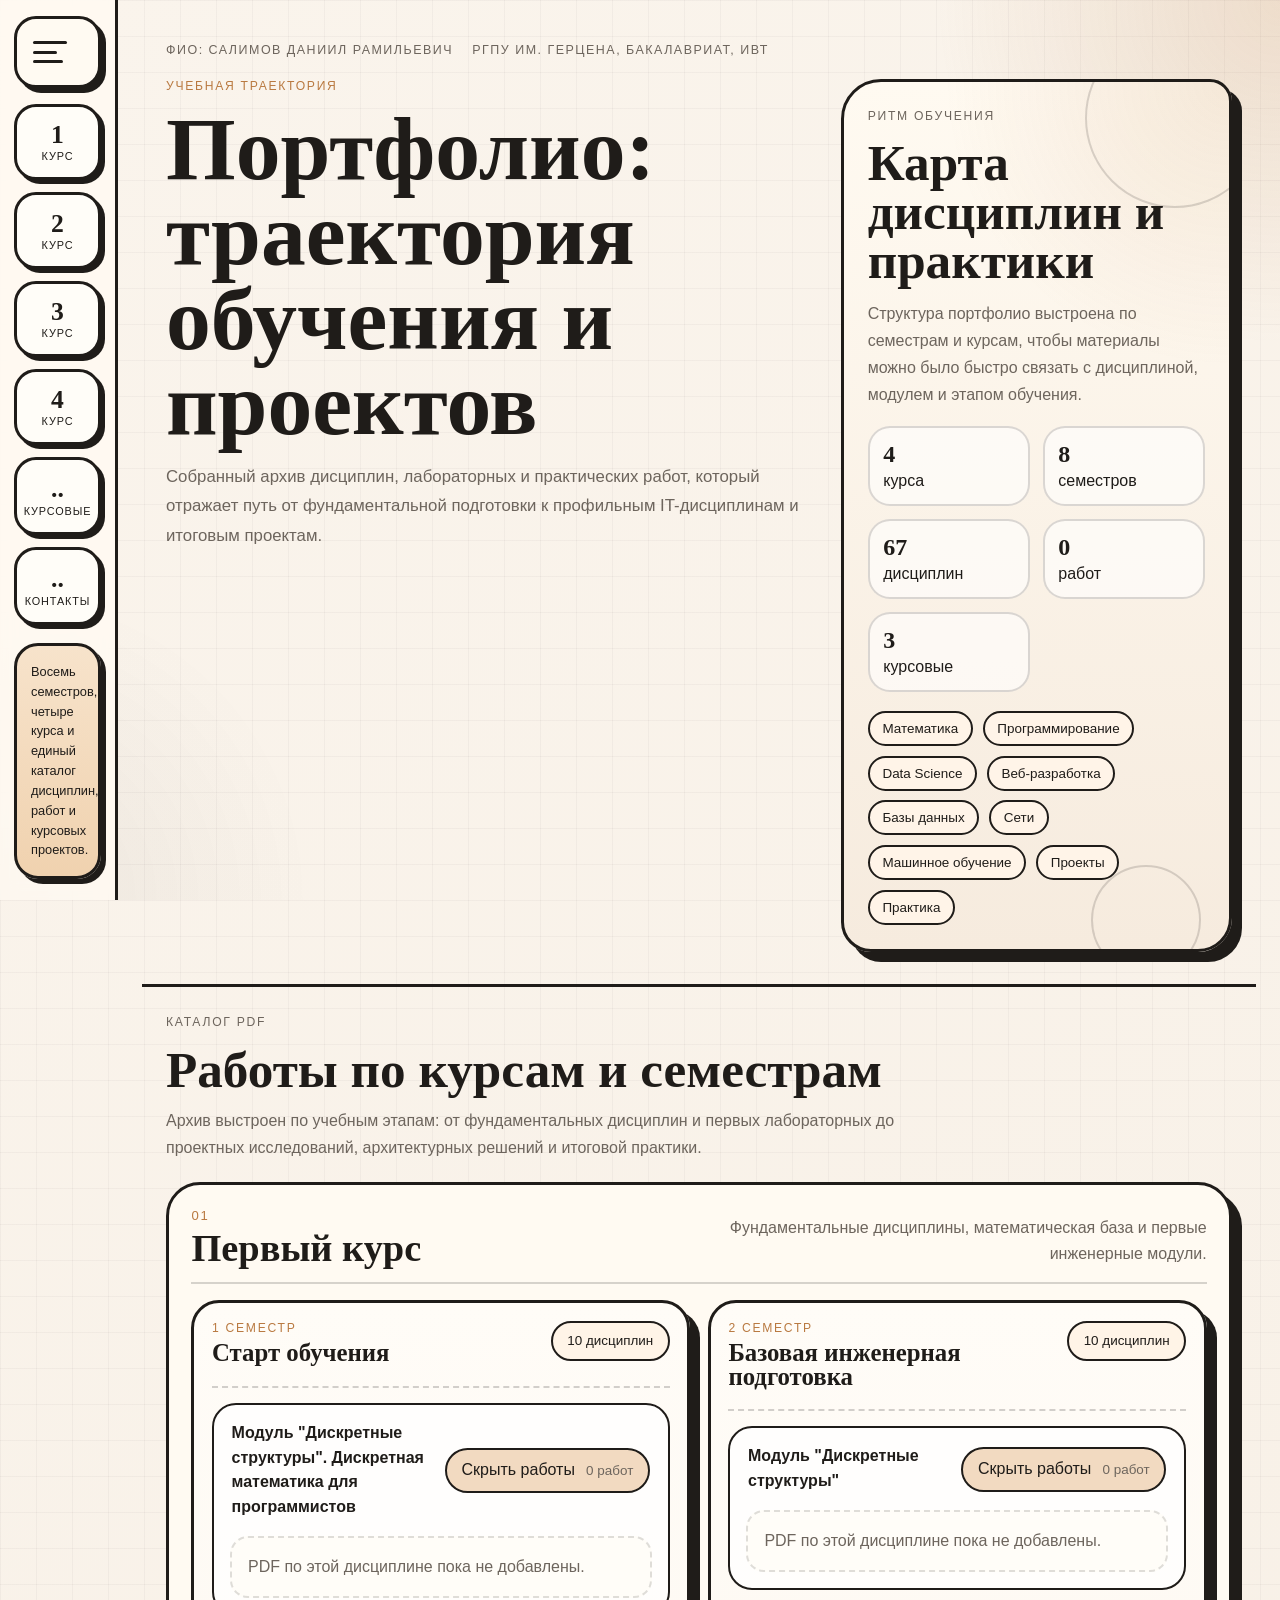
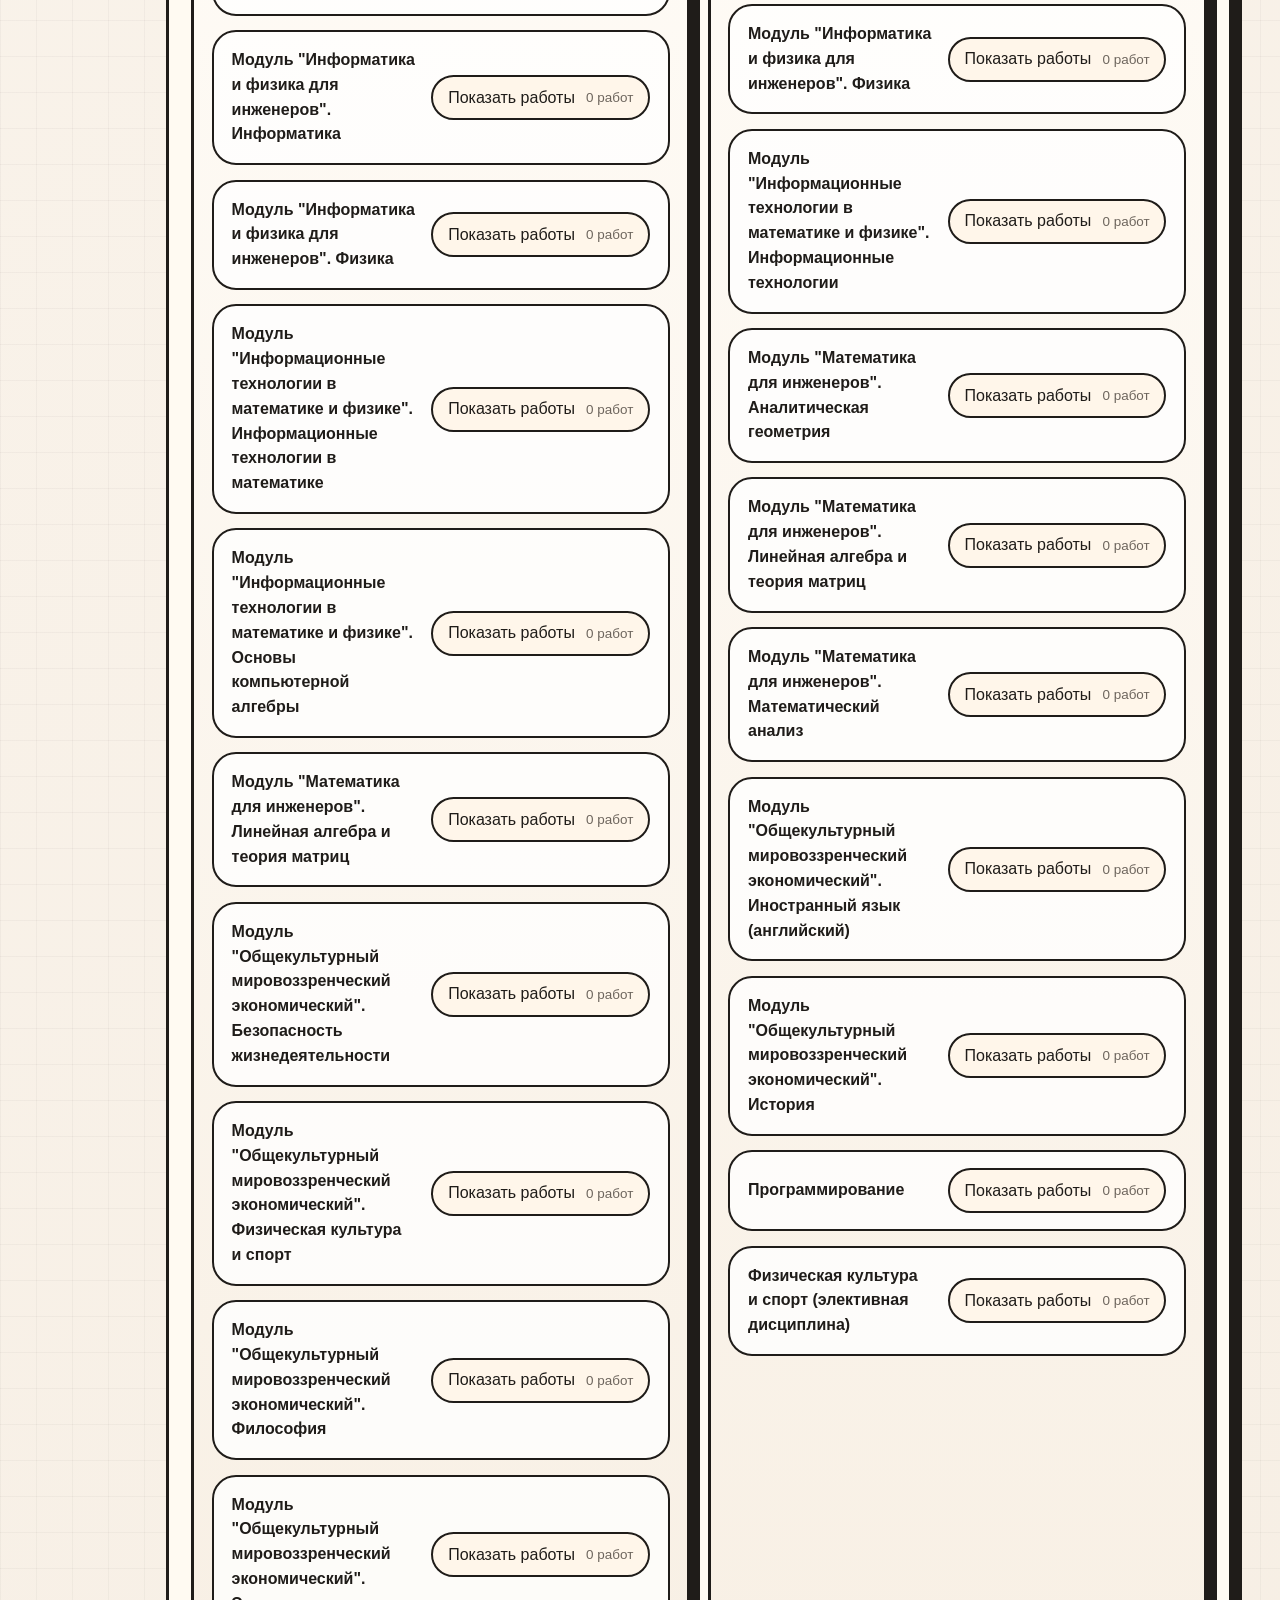
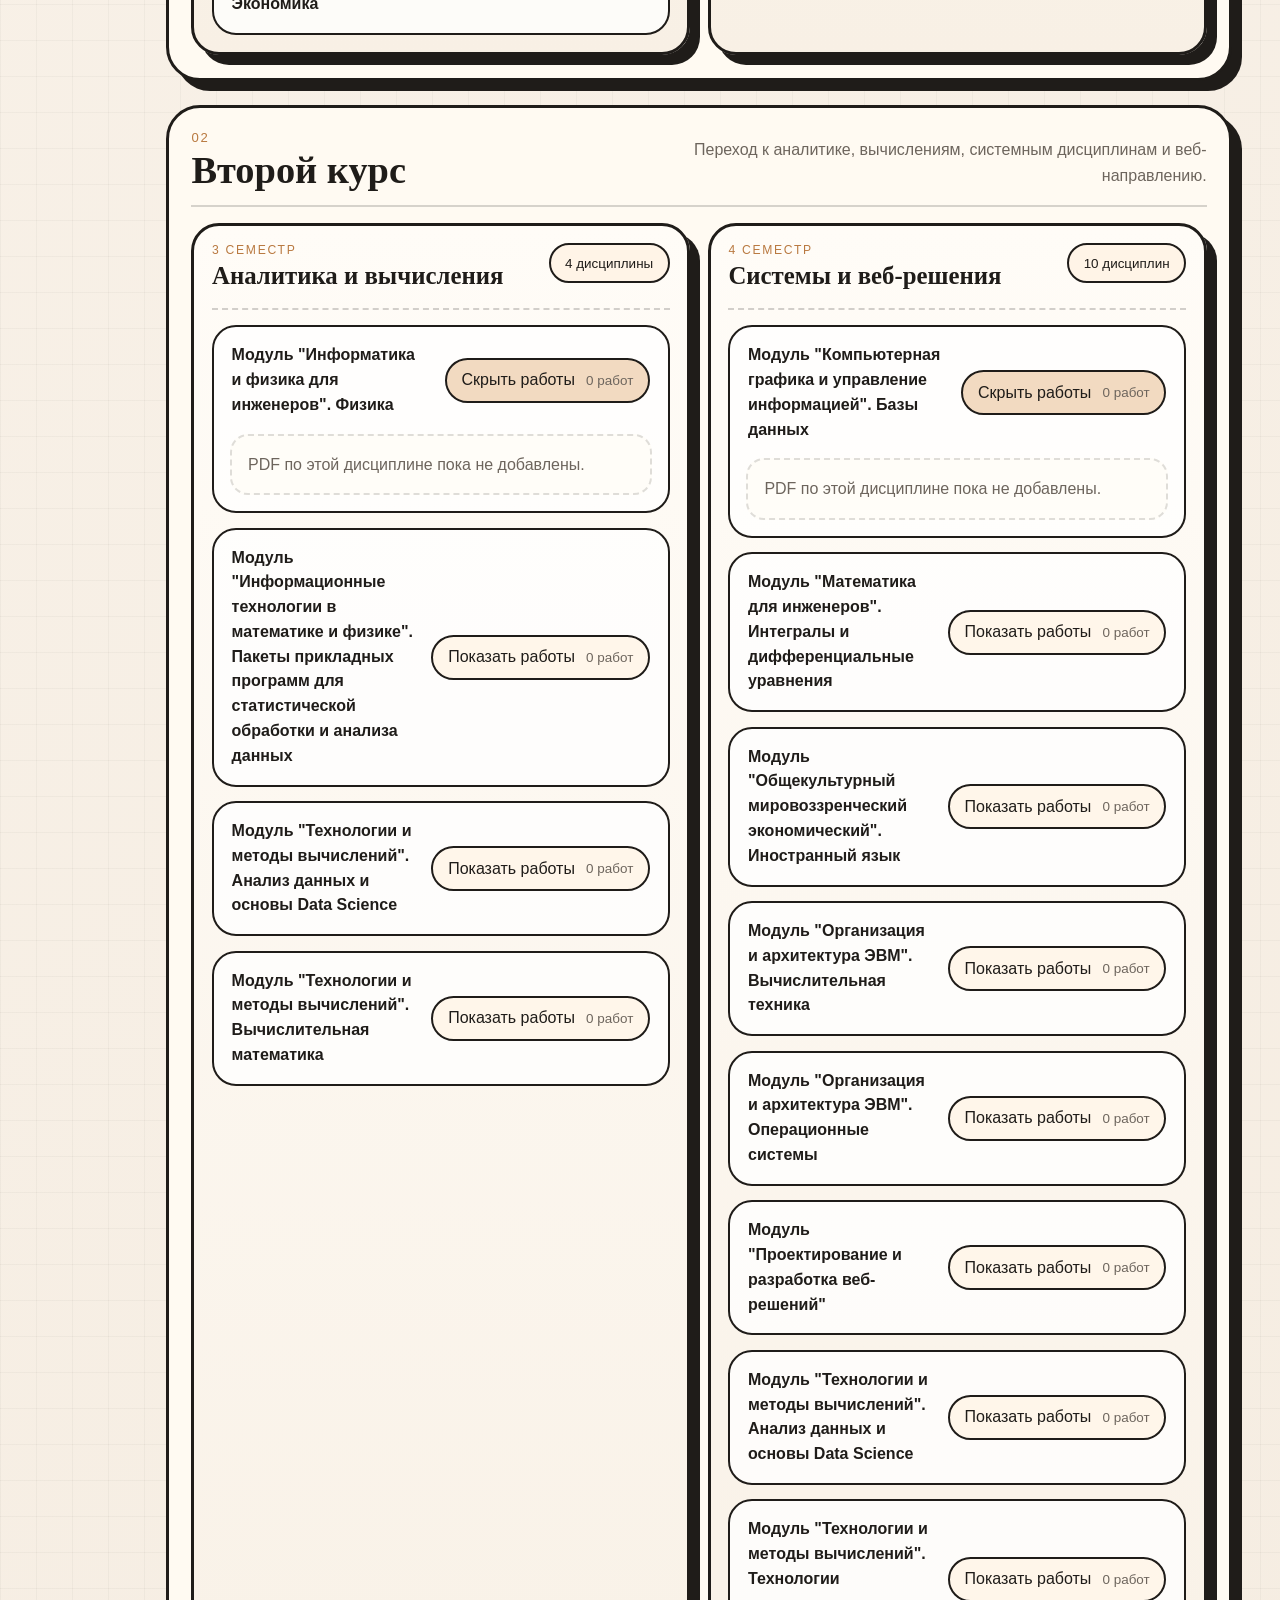
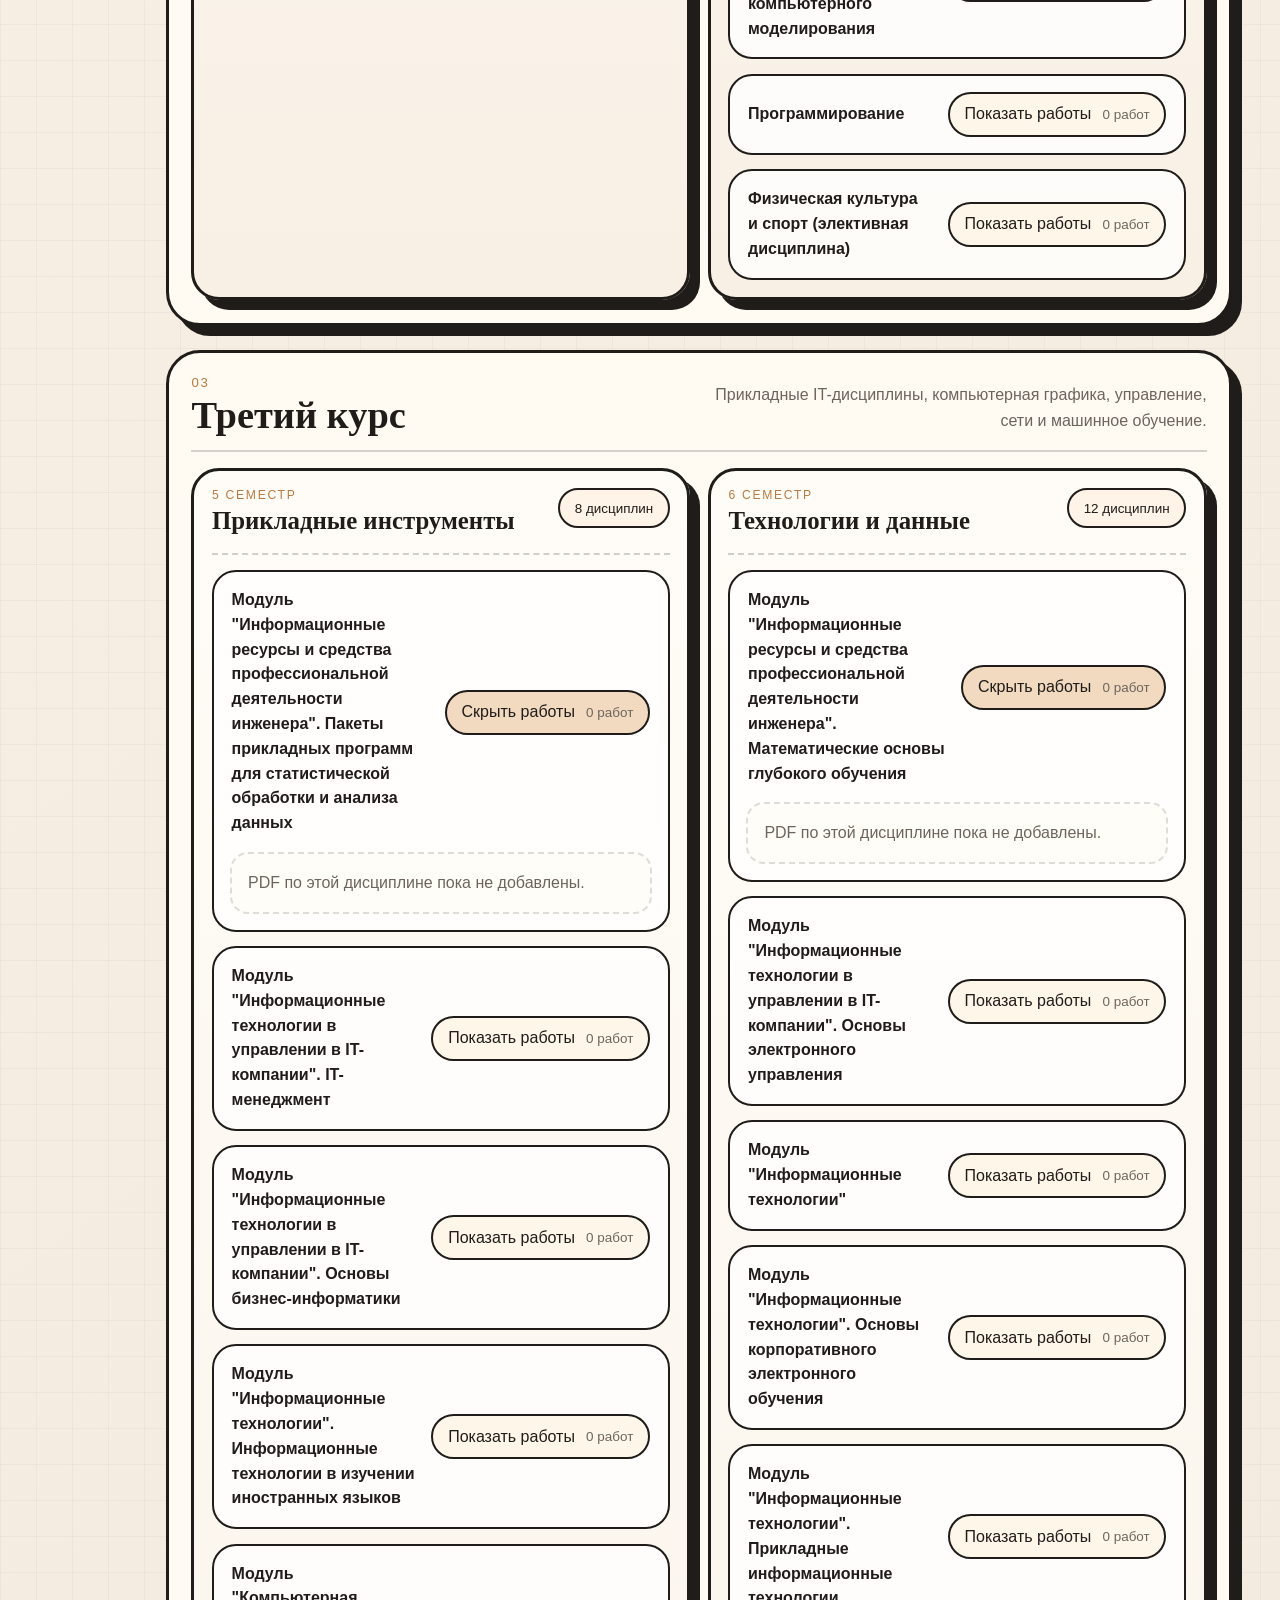
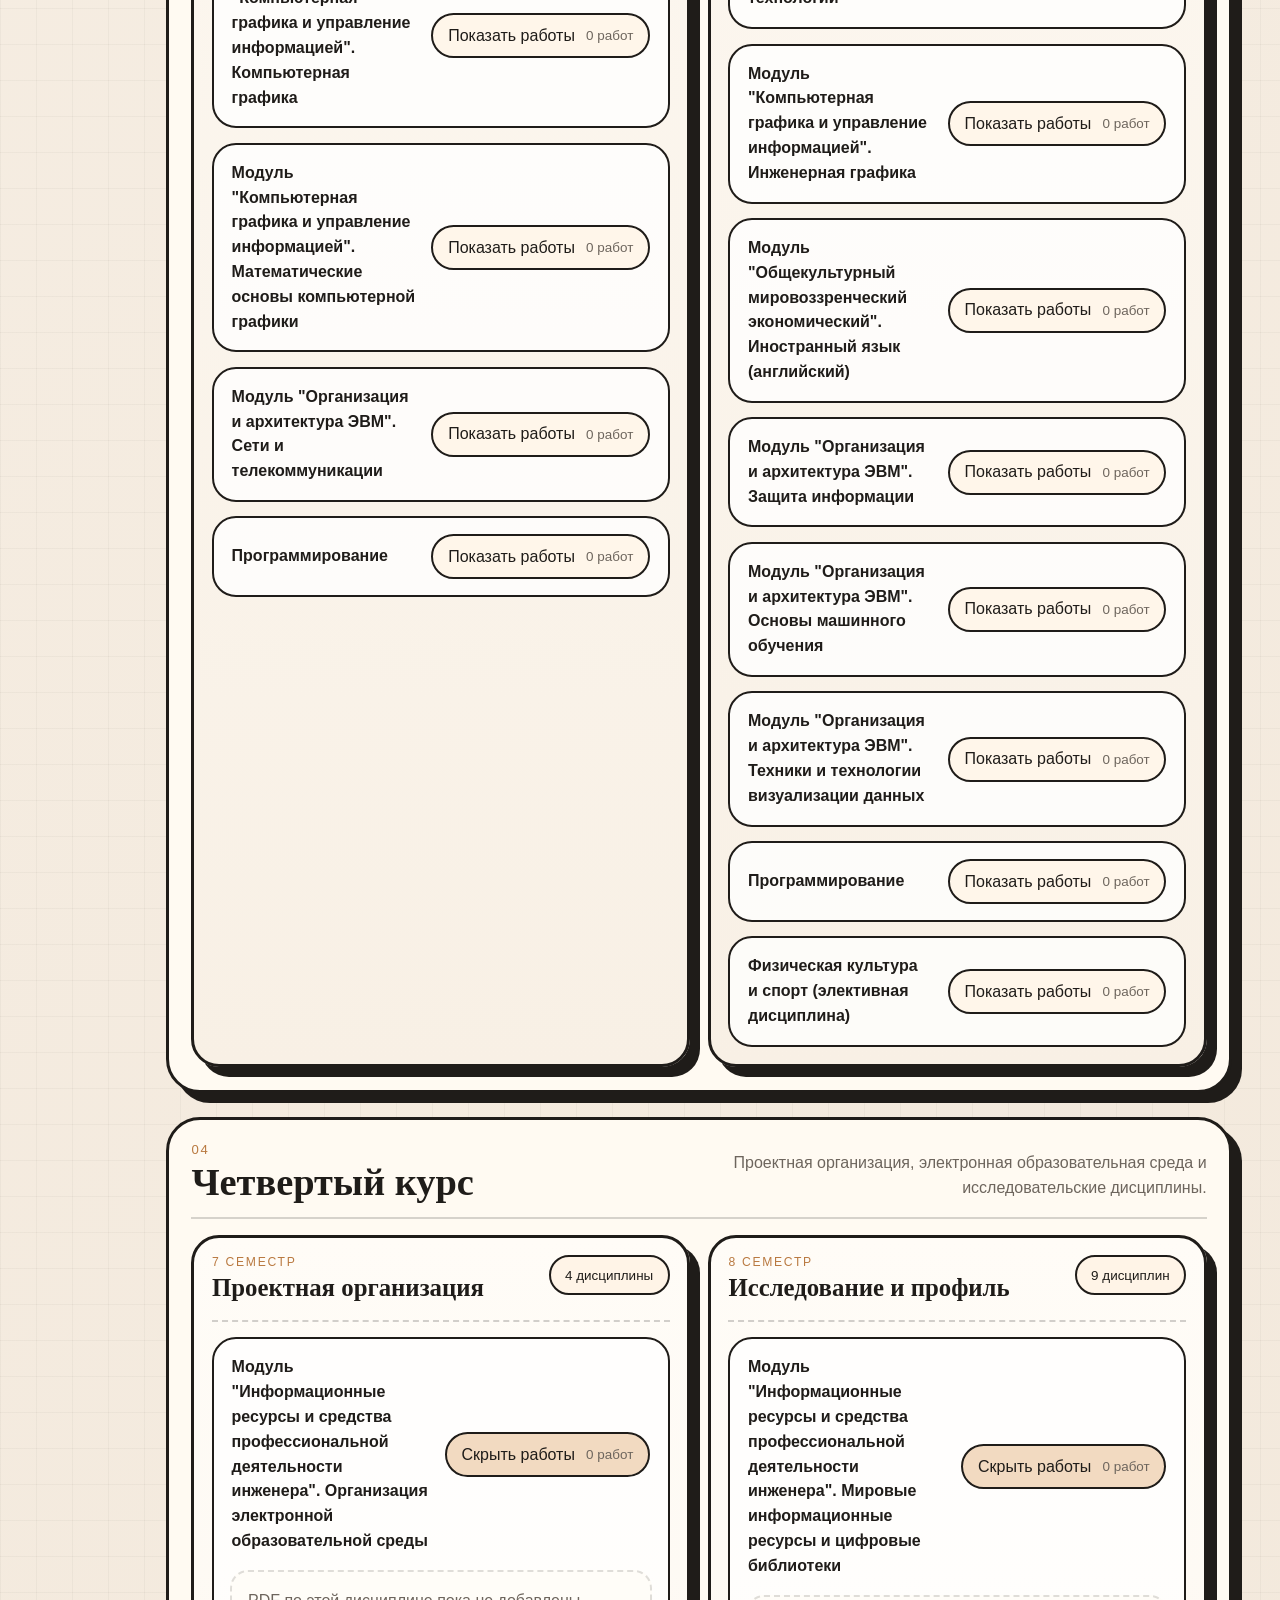
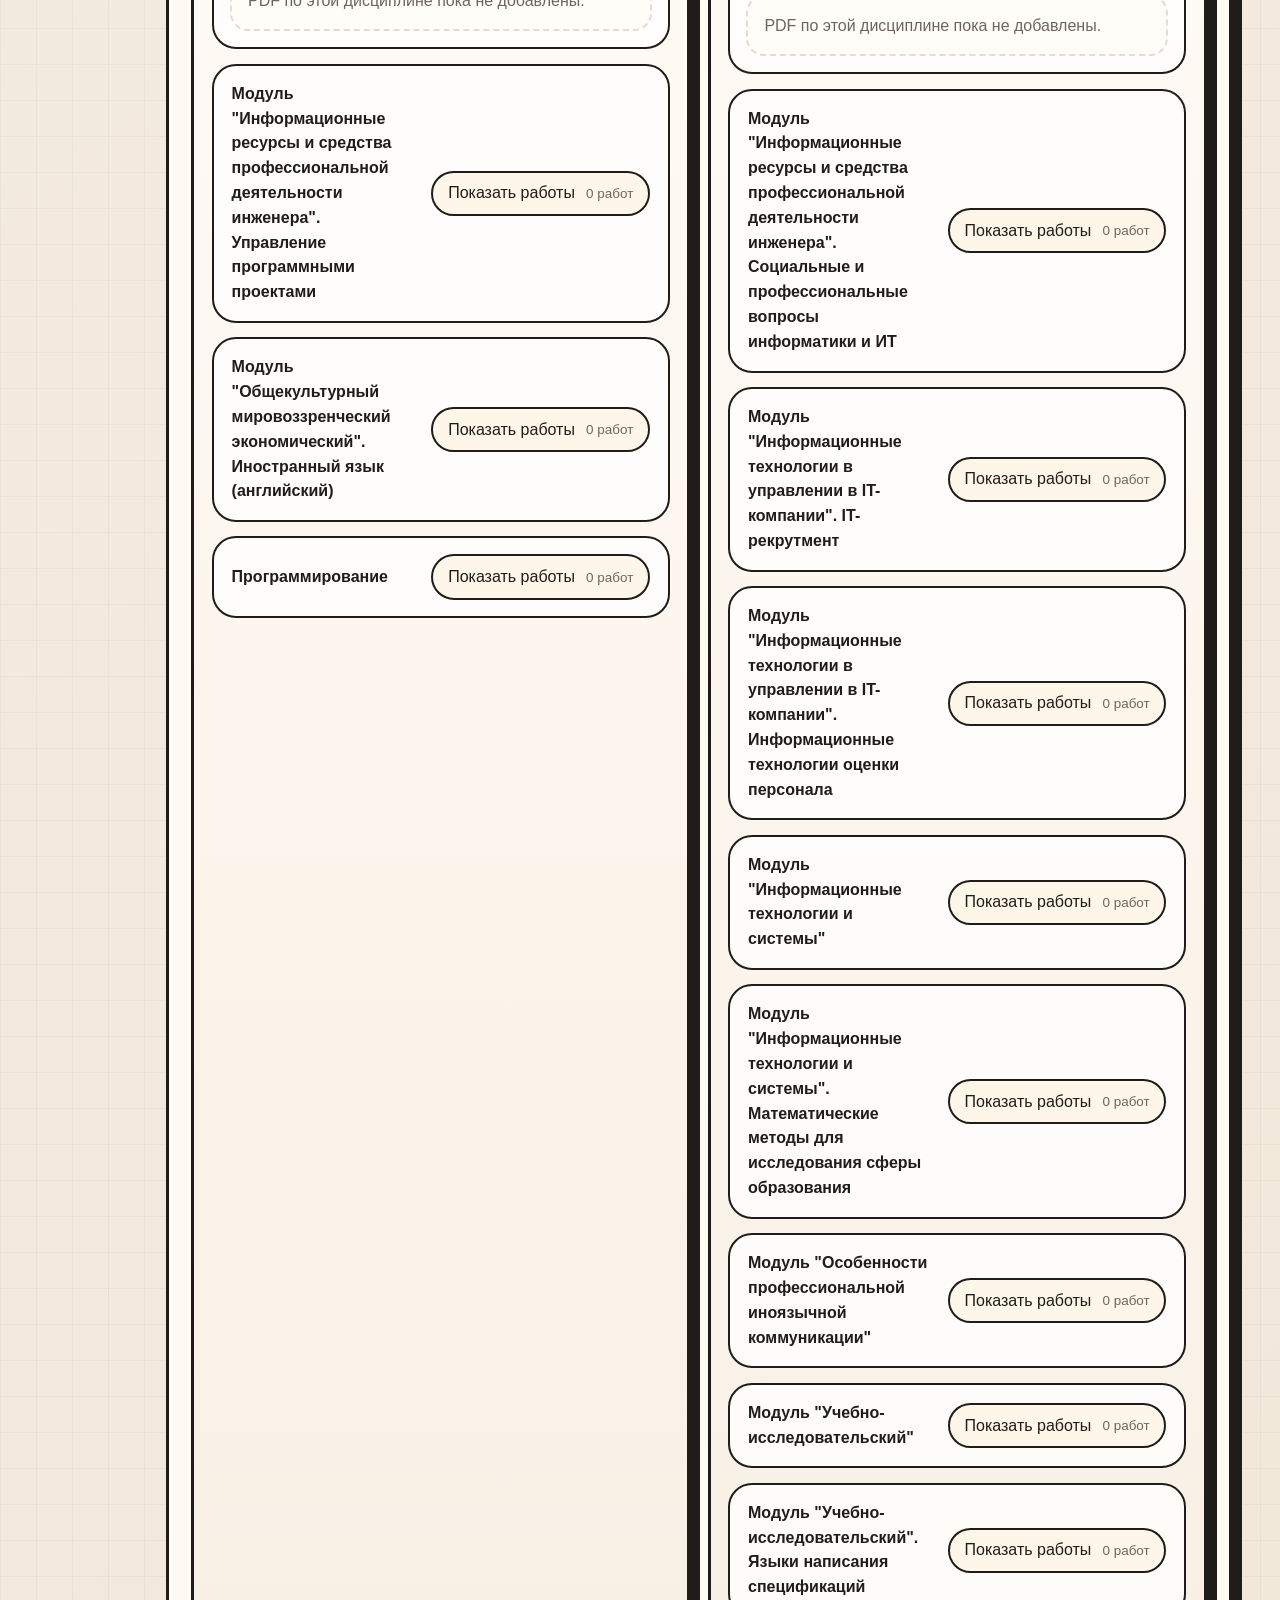
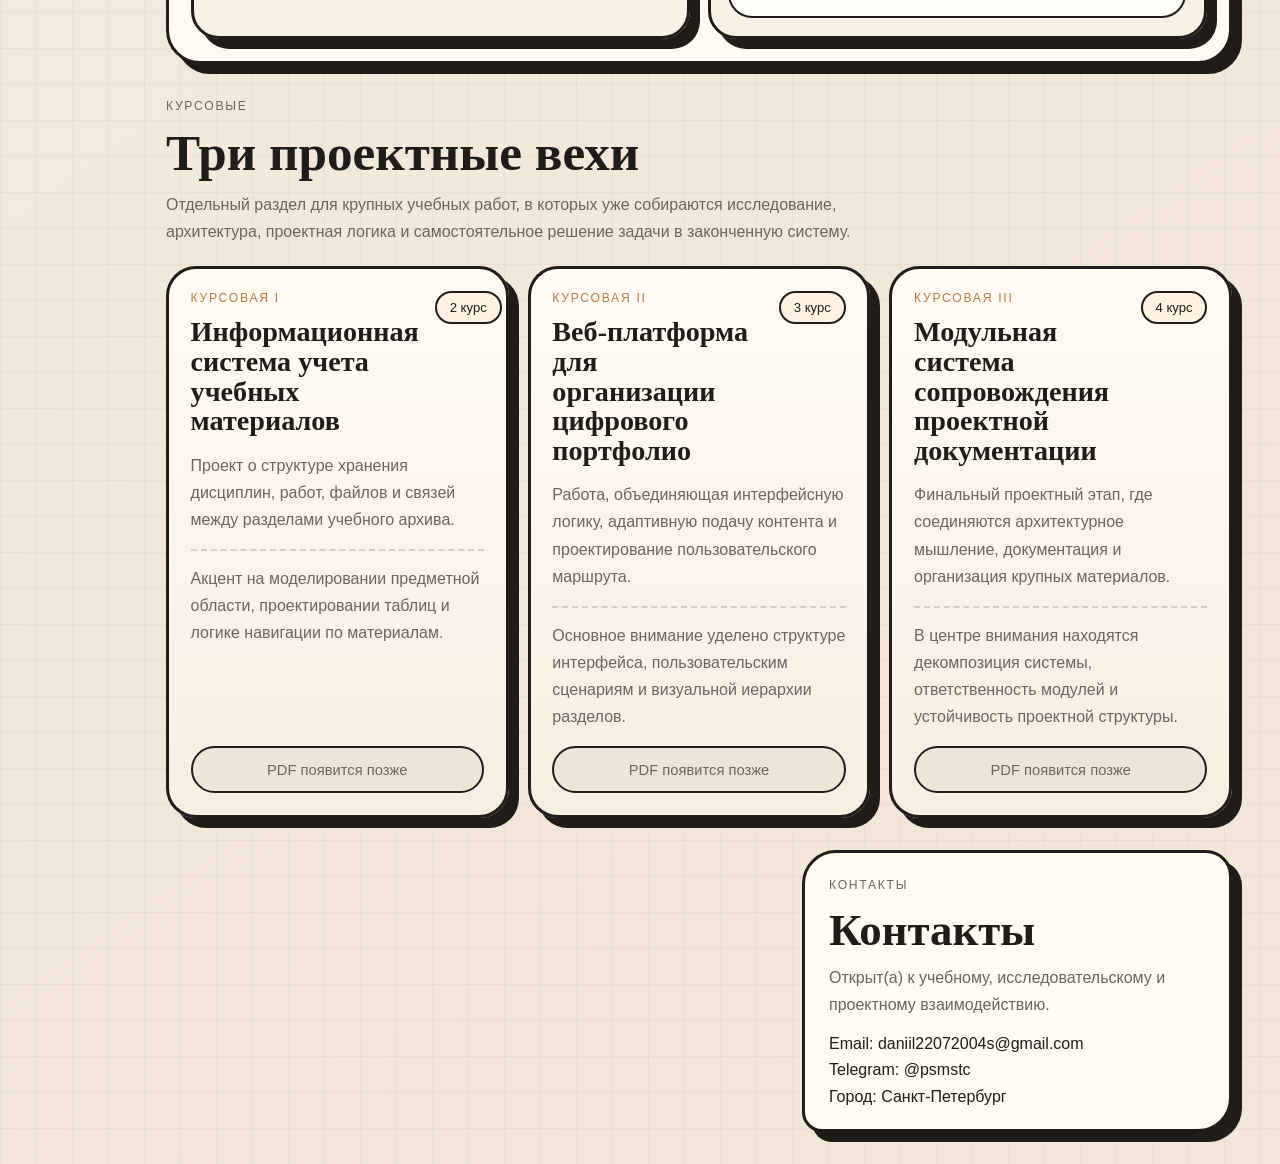
==== index.html @ 62e0aa74 "коммит" ====
<!DOCTYPE html>
<html lang="ru">
<head>
  <meta charset="UTF-8">
  <meta name="viewport" content="width=device-width, initial-scale=1.0">
  <title>Портфолио</title>
  <link rel="stylesheet" href="styles.css">
  <script src="data/portfolio-data.js" defer></script>
  <script src="main.js" defer></script>
</head>
<body>
  <noscript>
    <div class="noscript-banner">
      Для просмотра интерактивной структуры портфолио включите JavaScript.
    </div>
  </noscript>

  <div class="page-shell">
    <aside class="sidebar">
      <a class="nav-logo" href="#top" aria-label="Наверх">
        <span></span>
        <span></span>
        <span></span>
      </a>

      <nav class="course-nav" id="course-nav" aria-label="Навигация по курсам"></nav>

      <div class="sidebar-note" id="sidebar-note"></div>
    </aside>

    <main class="content" id="top">
      <header class="hero">
        <div class="hero-meta" id="hero-meta"></div>

        <div class="hero-layout">
          <div class="hero-copy" id="hero-copy"></div>
          <aside class="archive-card" id="archive-card"></aside>
        </div>
      </header>

      <section class="portfolio-section">
        <div class="section-title">
          <p class="card-label">Каталог PDF</p>
          <h2>Работы по курсам и семестрам</h2>
          <p>
            Архив выстроен по учебным этапам: от фундаментальных дисциплин и первых лабораторных
            до проектных исследований, архитектурных решений и итоговой практики.
          </p>
        </div>

        <div class="portfolio-root" id="portfolio-root"></div>
      </section>

      <section class="projects-section" id="course-projects">
        <div class="section-title">
          <p class="card-label">Курсовые</p>
          <h2>Три проектные вехи</h2>
          <p>
            Отдельный раздел для крупных учебных работ, в которых уже собираются исследование,
            архитектура, проектная логика и самостоятельное решение задачи в законченную систему.
          </p>
        </div>

        <div class="project-grid" id="course-projects-root"></div>
      </section>

      <section class="contacts-card" id="contacts">
        <p class="card-label">Контакты</p>
        <h2 id="contacts-title"></h2>
        <p id="contacts-description"></p>
        <ul class="contact-list" id="contacts-list"></ul>
      </section>
    </main>
  </div>
</body>
</html>
---- styles.css ----
:root {
  --bg: #f5efe6;
  --panel: #fffaf2;
  --panel-strong: #fffdf8;
  --line: #1f1c19;
  --muted: #6d655d;
  --accent: #b97940;
  --accent-soft: #ead8c5;
  --shadow: 10px 10px 0 var(--line);
  --radius: 30px;
}

*,
*::before,
*::after {
  box-sizing: border-box;
}

html {
  scroll-behavior: smooth;
}

body {
  margin: 0;
  min-width: 320px;
  color: var(--line);
  background:
    linear-gradient(rgba(31, 28, 25, 0.035) 1px, transparent 1px),
    linear-gradient(90deg, rgba(31, 28, 25, 0.035) 1px, transparent 1px),
    linear-gradient(145deg, #faf4ec 0%, #f1e6d8 100%);
  background-size: 36px 36px, 36px 36px, auto;
  font-family: "Trebuchet MS", "Verdana", sans-serif;
}

body::before {
  content: "";
  position: fixed;
  inset: 0;
  pointer-events: none;
  background:
    radial-gradient(circle at top right, rgba(185, 121, 64, 0.18), transparent 22%),
    radial-gradient(circle at bottom left, rgba(31, 28, 25, 0.06), transparent 20%);
}

a {
  color: inherit;
  text-decoration: none;
}

p,
ul,
h1,
h2,
h3,
h4 {
  margin: 0;
}

.noscript-banner {
  padding: 1rem;
  text-align: center;
  background: #f7d8b7;
  border-bottom: 2px solid var(--line);
}

.page-shell {
  position: relative;
  z-index: 1;
  display: grid;
  grid-template-columns: 118px minmax(0, 1fr);
  max-width: 1500px;
  margin: 0 auto;
  min-height: 100vh;
}

.sidebar {
  position: sticky;
  top: 0;
  height: 100vh;
  display: flex;
  flex-direction: column;
  gap: 1rem;
  padding: 1rem 0.9rem 1.3rem;
  border-right: 3px solid var(--line);
  background: rgba(255, 250, 242, 0.88);
  backdrop-filter: blur(8px);
}

.nav-logo {
  display: grid;
  gap: 0.38rem;
  align-content: center;
  min-height: 72px;
  padding: 0.95rem;
  border: 3px solid var(--line);
  border-radius: 22px;
  background: var(--panel);
  box-shadow: 5px 5px 0 var(--line);
}

.nav-logo span {
  display: block;
  height: 3px;
  border-radius: 999px;
  background: var(--line);
}

.nav-logo span:nth-child(1) {
  width: 34px;
}

.nav-logo span:nth-child(2) {
  width: 24px;
}

.nav-logo span:nth-child(3) {
  width: 30px;
}

.course-nav {
  display: flex;
  flex-direction: column;
  gap: 0.75rem;
}

.course-nav__item {
  display: grid;
  place-items: center;
  gap: 0.15rem;
  padding: 0.95rem 0.25rem;
  text-align: center;
  border: 3px solid var(--line);
  border-radius: 22px;
  background: var(--panel-strong);
  box-shadow: 4px 4px 0 var(--line);
  transition: transform 180ms ease, background-color 180ms ease;
}

.course-nav__item:hover,
.course-nav__item:focus-visible {
  transform: translate(-2px, -2px);
  background: var(--accent-soft);
}

.course-nav__item strong {
  font-family: "Georgia", "Palatino Linotype", serif;
  font-size: 1.6rem;
  line-height: 1;
}

.course-nav__item span {
  font-size: 0.68rem;
  text-transform: uppercase;
  letter-spacing: 0.08em;
}

.course-nav__item--ghost {
  min-height: 78px;
}

.sidebar-note {
  margin-top: auto;
  padding: 1rem 0.85rem;
  border: 3px solid var(--line);
  border-radius: 24px;
  background: linear-gradient(180deg, #f7e3cb 0%, #f0d2af 100%);
  box-shadow: 5px 5px 0 var(--line);
}

.sidebar-note p {
  font-size: 0.8rem;
  line-height: 1.55;
}

.content {
  padding: 1.5rem 1.5rem 2rem;
}

.hero {
  padding: 1.2rem 1.5rem 2rem;
  border-bottom: 3px solid var(--line);
}

.hero-meta {
  display: flex;
  flex-wrap: wrap;
  gap: 0.5rem 1.2rem;
  margin-bottom: 1.35rem;
  font-size: 0.78rem;
  color: var(--muted);
  text-transform: uppercase;
  letter-spacing: 0.12em;
}

.hero-layout {
  display: grid;
  grid-template-columns: minmax(0, 1.25fr) minmax(280px, 0.75fr);
  gap: 1.4rem;
  align-items: stretch;
}

.hero-copy {
  max-width: 860px;
}

.eyebrow,
.card-label,
.course-number,
.semester-tag,
.archive-card__label {
  color: var(--accent);
  text-transform: uppercase;
  letter-spacing: 0.14em;
}

.eyebrow,
.card-label,
.archive-card__label {
  font-size: 0.76rem;
  margin-bottom: 0.8rem;
}

.hero h1,
.section-title h2,
.contacts-card h2,
.course-block h3,
.archive-card h2,
.semester-card__title {
  font-family: "Georgia", "Palatino Linotype", serif;
  font-weight: 700;
  line-height: 0.95;
}

.hero h1 {
  max-width: 12ch;
  font-size: clamp(3rem, 7vw, 6rem);
  margin-bottom: 1rem;
}

.hero-text {
  max-width: 720px;
  font-size: 1.05rem;
  line-height: 1.75;
  color: var(--muted);
}

.archive-card,
.course-block,
.contacts-card,
.semester-card,
.project-card {
  border: 3px solid var(--line);
  background: var(--panel);
  box-shadow: var(--shadow);
}

.archive-card {
  position: relative;
  overflow: hidden;
  padding: 1.5rem;
  border-radius: 40px 22px 34px 30px;
  background:
    radial-gradient(circle at top right, rgba(185, 121, 64, 0.14), transparent 30%),
    linear-gradient(180deg, #fffaf1 0%, #f6ebde 100%);
}

.archive-card::before,
.archive-card::after {
  content: "";
  position: absolute;
  border: 2px solid rgba(31, 28, 25, 0.16);
  border-radius: 999px;
}

.archive-card::before {
  width: 180px;
  height: 180px;
  right: -36px;
  top: -54px;
}

.archive-card::after {
  width: 110px;
  height: 110px;
  right: 28px;
  bottom: -26px;
}

.archive-card h2 {
  font-size: clamp(2rem, 4vw, 3.3rem);
  margin-bottom: 0.9rem;
}

.archive-card p {
  position: relative;
  z-index: 1;
  line-height: 1.7;
  color: var(--muted);
}

.archive-card__stats {
  display: grid;
  grid-template-columns: repeat(auto-fit, minmax(120px, 1fr));
  gap: 0.8rem;
  margin: 1.1rem 0 1.2rem;
}

.archive-card__stats div {
  padding: 0.85rem;
  border: 2px solid rgba(31, 28, 25, 0.16);
  border-radius: 22px;
  background: rgba(255, 255, 255, 0.58);
}

.archive-card__stats strong {
  display: block;
  font-family: "Georgia", "Palatino Linotype", serif;
  font-size: 1.5rem;
  margin-bottom: 0.25rem;
  color: var(--line);
}

.archive-card__chips {
  display: flex;
  flex-wrap: wrap;
  gap: 0.6rem;
}

.archive-card__chips span {
  display: inline-flex;
  padding: 0.5rem 0.8rem;
  border: 2px solid var(--line);
  border-radius: 999px;
  background: #fff4e8;
  font-size: 0.84rem;
}

.portfolio-section {
  padding: 1.6rem 1.5rem 2rem;
}

.projects-section {
  padding: 0 1.5rem 2rem;
}

.section-title {
  margin-bottom: 1.3rem;
}

.section-title h2 {
  font-size: clamp(2rem, 4vw, 3.4rem);
  margin-bottom: 0.8rem;
}

.section-title p {
  max-width: 760px;
  line-height: 1.7;
  color: var(--muted);
}

.portfolio-root {
  display: grid;
  gap: 1.5rem;
}

.project-grid {
  display: grid;
  grid-template-columns: repeat(3, minmax(0, 1fr));
  gap: 1.2rem;
}

.project-card {
  display: flex;
  flex-direction: column;
  gap: 1rem;
  padding: 1.35rem;
  border-radius: 30px;
  background: linear-gradient(180deg, #fffaf3 0%, #f7eee2 100%);
}

.project-card__head {
  display: flex;
  justify-content: space-between;
  align-items: start;
  gap: 1rem;
}

.project-card__title {
  font-family: "Georgia", "Palatino Linotype", serif;
  font-size: clamp(1.45rem, 2.2vw, 2rem);
  line-height: 1.05;
}

.project-card__meta {
  flex: 0 0 auto;
  padding: 0.45rem 0.8rem;
  border: 2px solid var(--line);
  border-radius: 999px;
  background: #fff2e2;
  font-size: 0.82rem;
}

.project-card__description,
.project-card__focus {
  line-height: 1.7;
  color: var(--muted);
}

.project-card__focus {
  padding-top: 0.85rem;
  border-top: 2px dashed rgba(31, 28, 25, 0.18);
}

.project-card .work-link,
.project-card .work-link--empty {
  margin-top: auto;
}

.course-block {
  padding: 1.4rem;
  border-radius: 34px;
}

.course-block:target {
  background: #f7e6d1;
  transform: translateY(-4px);
}

.course-block__head {
  display: flex;
  justify-content: space-between;
  align-items: end;
  gap: 1rem;
  padding-bottom: 1rem;
  margin-bottom: 1rem;
  border-bottom: 2px solid rgba(31, 28, 25, 0.18);
}

.course-number {
  margin-bottom: 0.45rem;
  font-size: 0.82rem;
}

.course-block h3 {
  font-size: clamp(1.8rem, 3vw, 2.7rem);
}

.course-summary {
  max-width: 520px;
  text-align: right;
  line-height: 1.6;
  color: var(--muted);
}

.semester-grid {
  display: grid;
  grid-template-columns: repeat(2, minmax(0, 1fr));
  gap: 1.1rem;
}

.semester-card {
  padding: 1.1rem;
  border-radius: 28px;
  background: linear-gradient(180deg, #fffcf7 0%, #f8f0e5 100%);
}

.semester-card__head {
  display: flex;
  justify-content: space-between;
  gap: 0.85rem;
  align-items: start;
  padding-bottom: 0.95rem;
  margin-bottom: 0.95rem;
  border-bottom: 2px dashed rgba(31, 28, 25, 0.2);
}

.semester-tag {
  font-size: 0.76rem;
  margin-bottom: 0.4rem;
}

.semester-card__title {
  font-size: 1.55rem;
  margin-bottom: 0.35rem;
}

.semester-card__note {
  max-width: 320px;
  line-height: 1.6;
  color: var(--muted);
}

.semester-card__counter {
  flex: 0 0 auto;
  padding: 0.65rem 0.9rem;
  border: 2px solid var(--line);
  border-radius: 999px;
  background: #fff4e7;
  font-size: 0.84rem;
}

.discipline-list {
  display: grid;
  gap: 0.9rem;
}

.discipline-card {
  border: 2px solid var(--line);
  border-radius: 24px;
  background: rgba(255, 255, 255, 0.78);
  overflow: hidden;
}

.discipline-card__head {
  display: flex;
  justify-content: space-between;
  align-items: center;
  gap: 1rem;
  padding: 1rem 1.1rem;
}

.discipline-card__title {
  display: block;
  font-size: 1rem;
  line-height: 1.55;
}

.discipline-toggle {
  flex: 0 0 auto;
  display: inline-flex;
  align-items: center;
  gap: 0.7rem;
  padding: 0.72rem 0.92rem;
  border: 2px solid var(--line);
  border-radius: 999px;
  background: #fff6ea;
  color: var(--line);
  cursor: pointer;
  font: inherit;
  transition: transform 180ms ease, background-color 180ms ease;
}

.discipline-toggle:hover,
.discipline-toggle:focus-visible {
  transform: translate(-2px, -2px);
  background: #f0d6bb;
}

.discipline-toggle.is-open {
  background: #f2dac1;
}

.discipline-toggle__meta {
  font-size: 0.84rem;
  color: var(--muted);
  font-weight: 400;
}

.discipline-card__panel {
  display: grid;
  grid-template-rows: 0fr;
  transition: grid-template-rows 220ms ease;
}

.discipline-card__panel.is-open {
  grid-template-rows: 1fr;
}

.discipline-card__panel-inner {
  overflow: hidden;
}

.work-list {
  list-style: none;
  padding: 0 1rem 1rem;
}

.work-list--empty {
  padding-top: 0;
}

.work-list--empty p {
  padding: 1rem;
  border: 2px dashed rgba(31, 28, 25, 0.14);
  border-radius: 18px;
  background: rgba(255, 253, 248, 0.9);
  line-height: 1.6;
  color: var(--muted);
}

.work-item {
  display: flex;
  justify-content: space-between;
  gap: 1rem;
  align-items: center;
  padding: 1rem;
  border: 2px solid rgba(31, 28, 25, 0.12);
  border-radius: 20px;
  background: var(--panel-strong);
}

.work-item + .work-item {
  margin-top: 0.8rem;
}

.work-item strong {
  display: block;
  font-size: 1rem;
}

.work-badge {
  display: inline-flex;
  margin-bottom: 0.7rem;
  padding: 0.32rem 0.68rem;
  border-radius: 999px;
  background: #f2dac1;
  border: 1px solid rgba(31, 28, 25, 0.16);
  font-size: 0.8rem;
  text-transform: uppercase;
  letter-spacing: 0.06em;
}

.work-link {
  flex: 0 0 auto;
  display: inline-flex;
  align-items: center;
  justify-content: center;
  min-width: 160px;
  padding: 0.85rem 1rem;
  border: 2px solid var(--line);
  border-radius: 999px;
  background: #fff3e6;
  font-size: 0.92rem;
  text-align: center;
  transition: transform 180ms ease, background-color 180ms ease;
}

.work-link:hover,
.work-link:focus-visible {
  transform: translate(-2px, -2px);
  background: #f0d6bb;
}

.work-link--empty {
  background: #efe4d8;
  color: var(--muted);
}

.contacts-card {
  width: min(430px, calc(100% - 3rem));
  margin: 0 1.5rem 0 auto;
  padding: 1.4rem 1.5rem;
  border-radius: 34px 26px 34px 20px;
}

.contacts-card h2 {
  font-size: clamp(2rem, 4vw, 2.8rem);
  margin-bottom: 0.8rem;
}

.contacts-card p {
  line-height: 1.7;
  color: var(--muted);
}

.contact-list {
  list-style: none;
  padding: 1rem 0 0;
}

.contact-list li + li {
  margin-top: 0.55rem;
}

@media (max-width: 1180px) {
  .hero-layout,
  .semester-grid,
  .project-grid {
    grid-template-columns: 1fr;
  }
}

@media (max-width: 960px) {
  .page-shell {
    grid-template-columns: 1fr;
  }

  .sidebar {
    position: static;
    height: auto;
    gap: 0.85rem;
    padding: 1rem;
    border-right: none;
    border-bottom: 3px solid var(--line);
  }

  .course-nav {
    display: grid;
    grid-template-columns: repeat(3, minmax(0, 1fr));
  }

  .sidebar-note {
    margin-top: 0;
  }

  .content {
    padding: 1rem 0.5rem 1.5rem;
  }

  .hero,
  .portfolio-section,
  .projects-section,
  .contacts-card {
    margin-left: 0.5rem;
    margin-right: 0.5rem;
    padding-left: 1rem;
    padding-right: 1rem;
  }
}

@media (max-width: 720px) {
  .course-nav {
    grid-template-columns: repeat(2, minmax(0, 1fr));
  }

  .hero h1 {
    max-width: none;
    font-size: clamp(2.5rem, 12vw, 3.8rem);
  }

  .course-block__head,
  .project-card__head,
  .semester-card__head,
  .work-item,
  .discipline-card__head {
    flex-direction: column;
    align-items: start;
  }

  .course-summary {
    text-align: left;
  }

  .work-link {
    min-width: 0;
    width: 100%;
  }

  .discipline-toggle {
    width: 100%;
    justify-content: space-between;
  }

  .contacts-card {
    width: auto;
    margin-left: 1rem;
    margin-right: 1rem;
  }
}
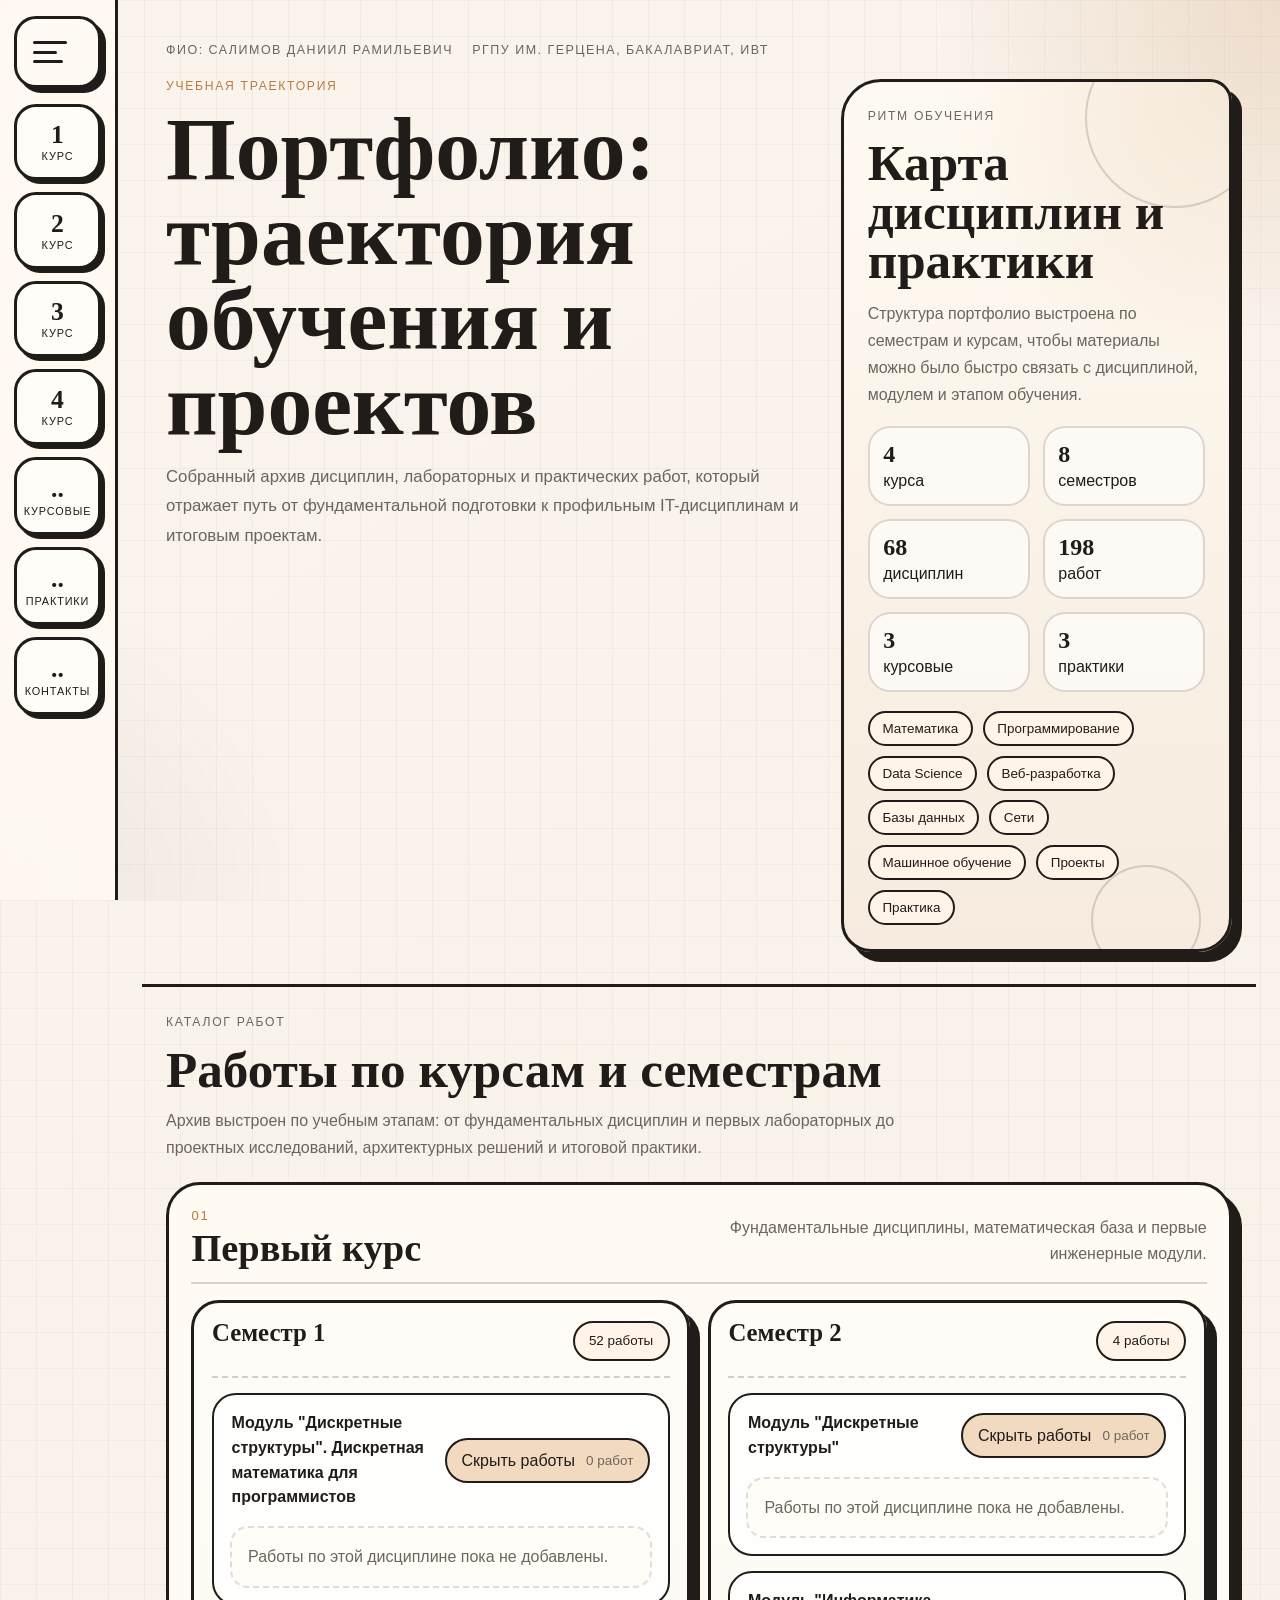
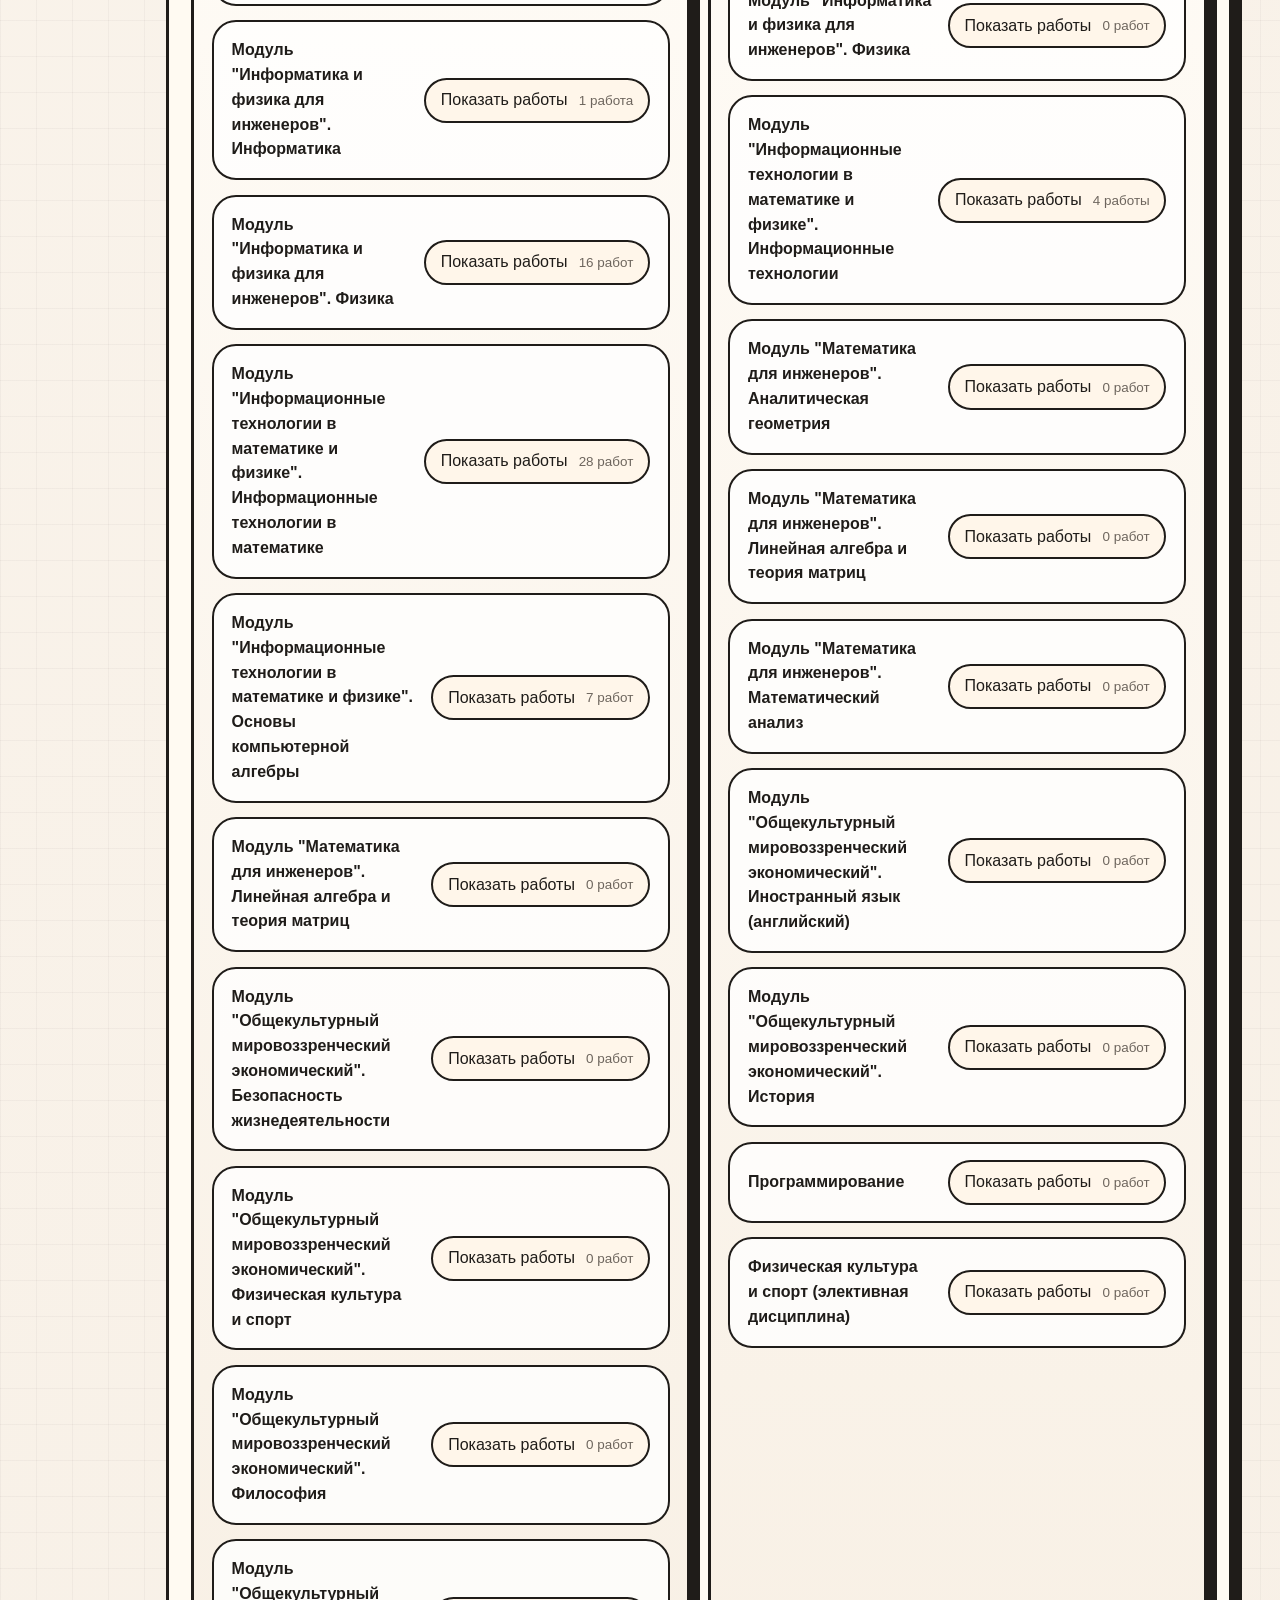
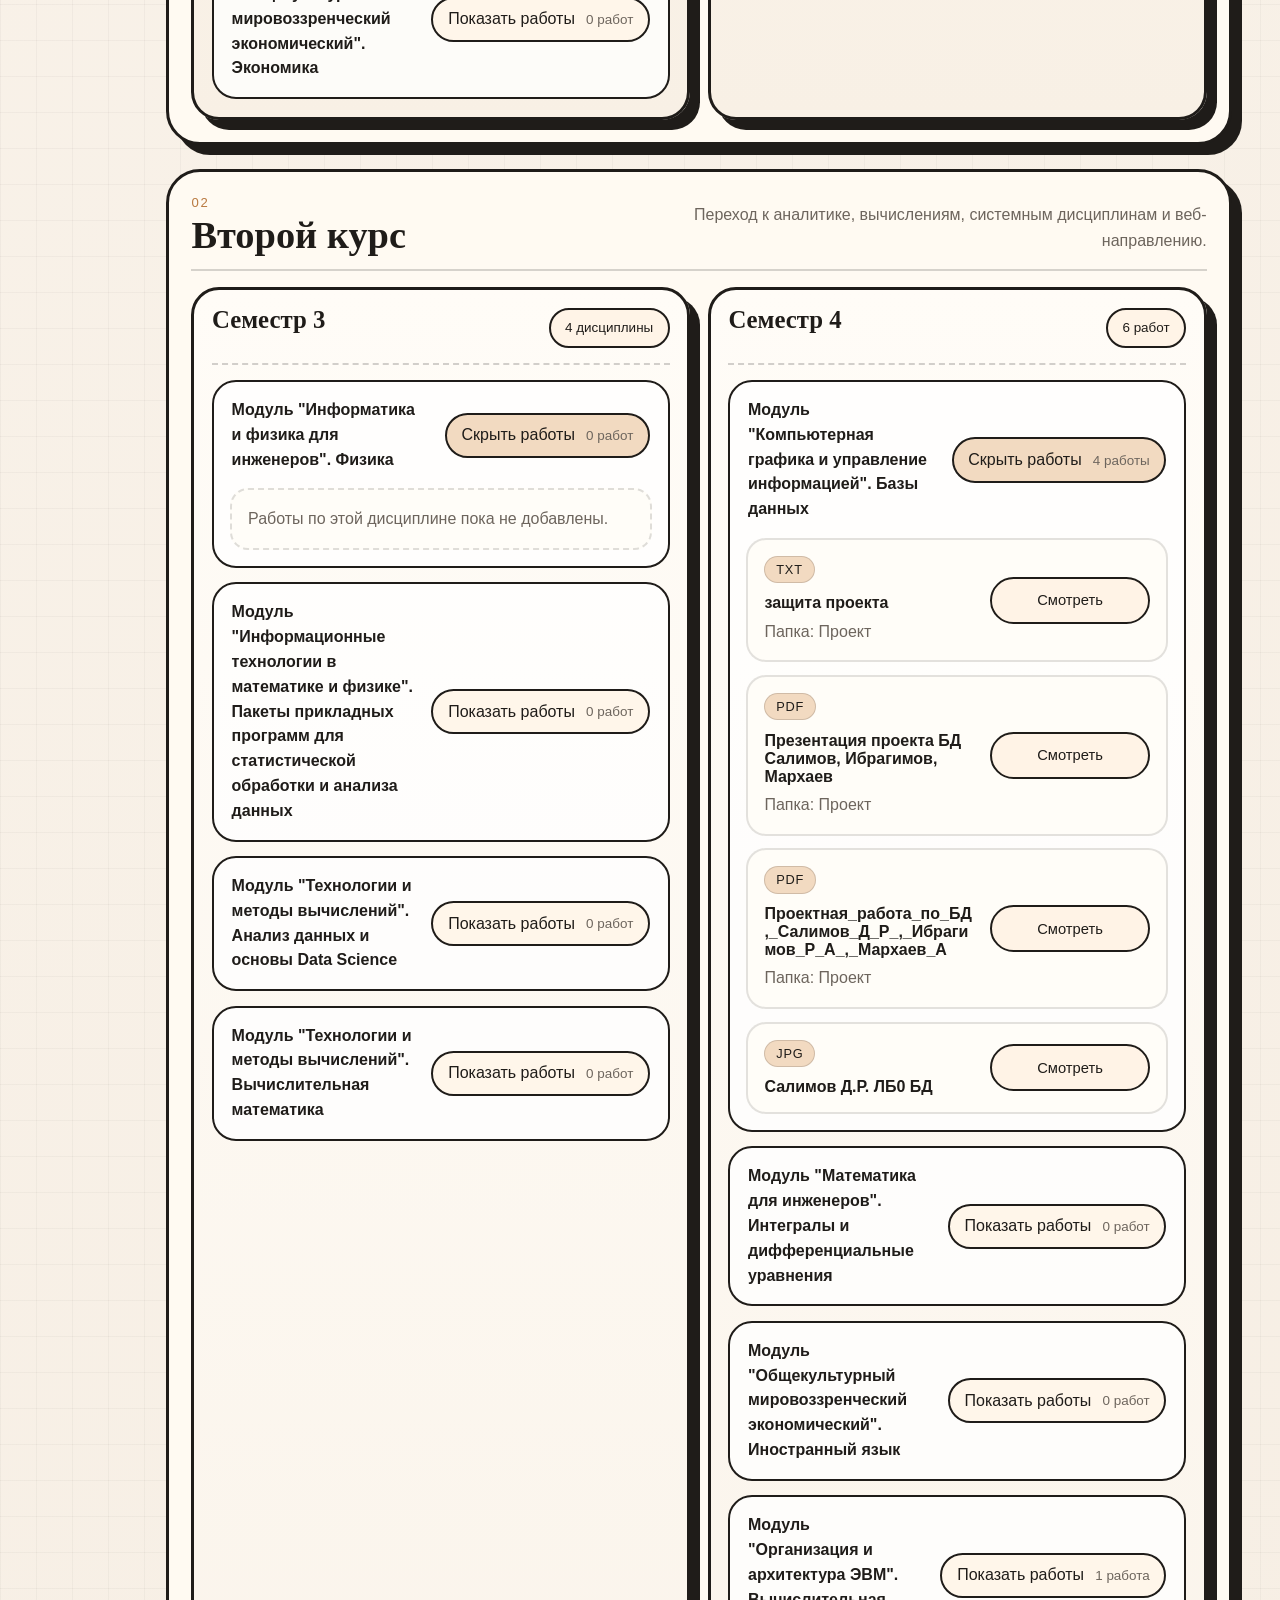
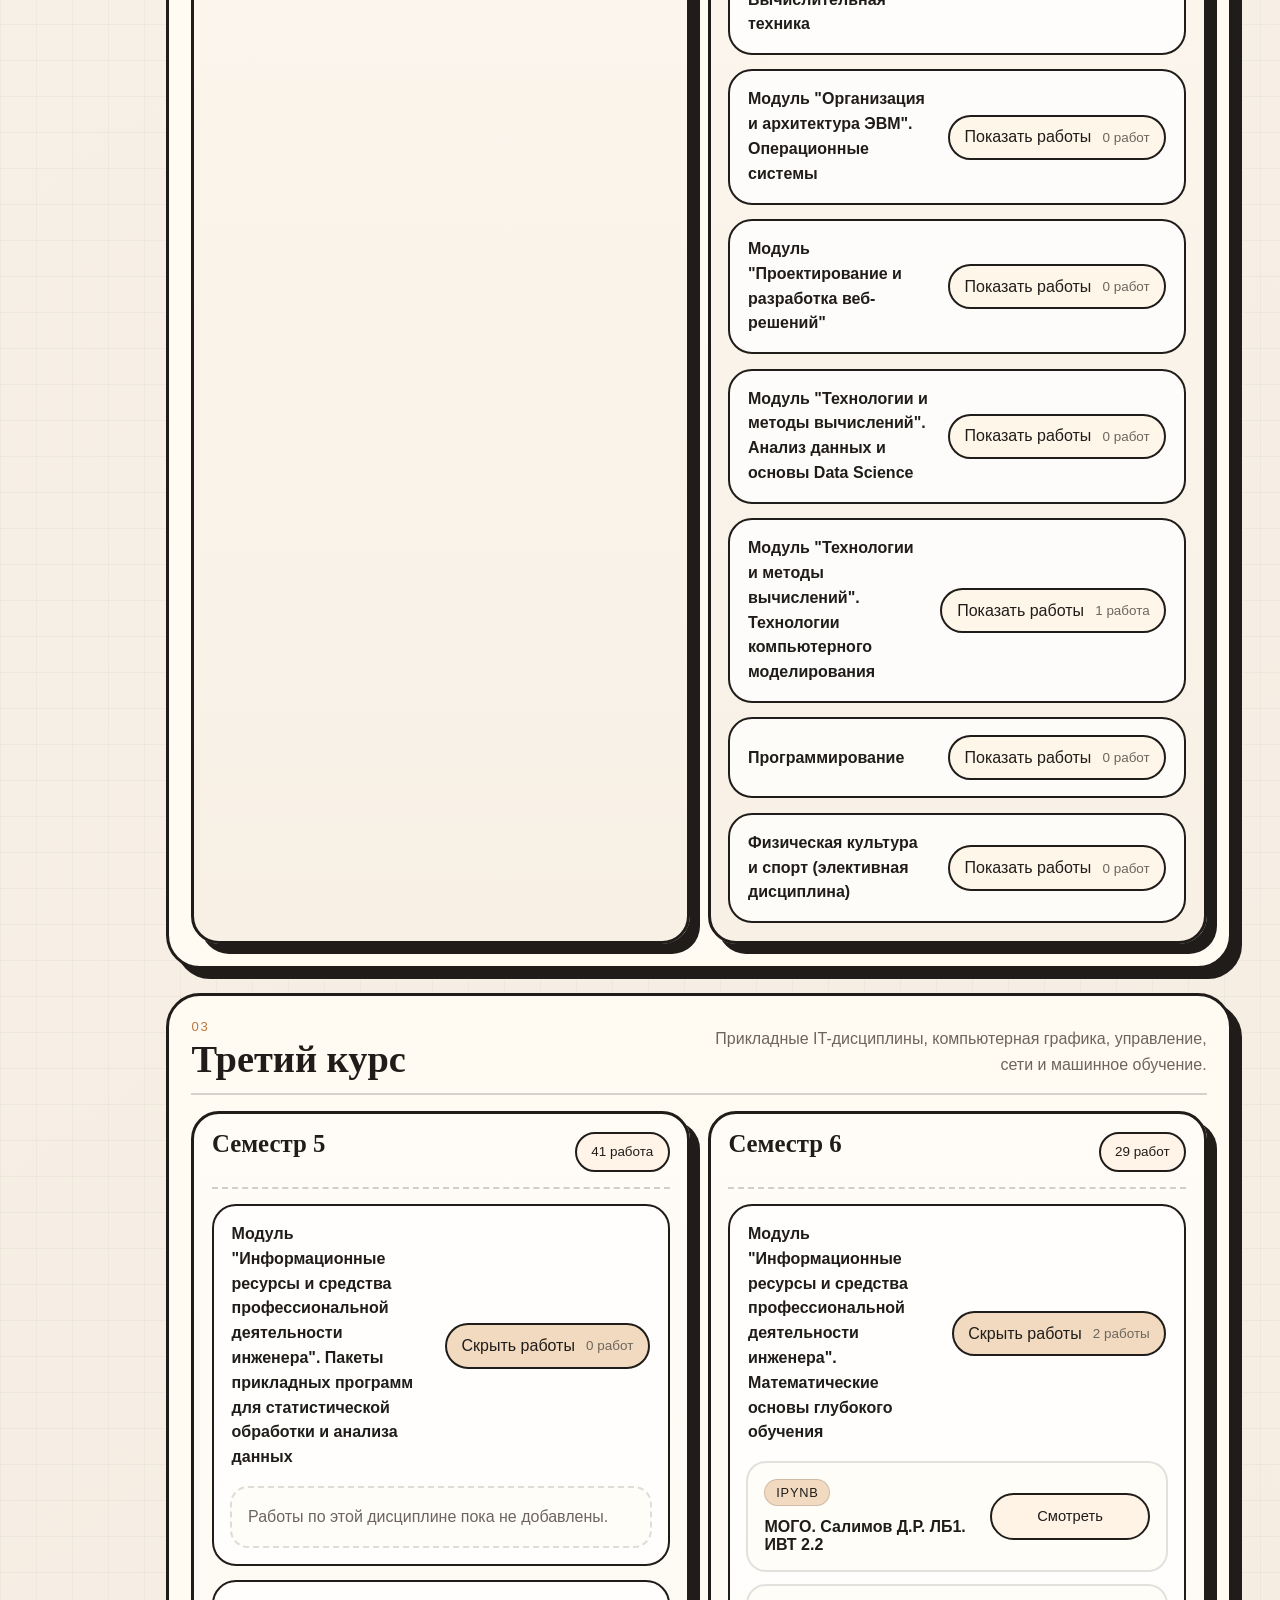
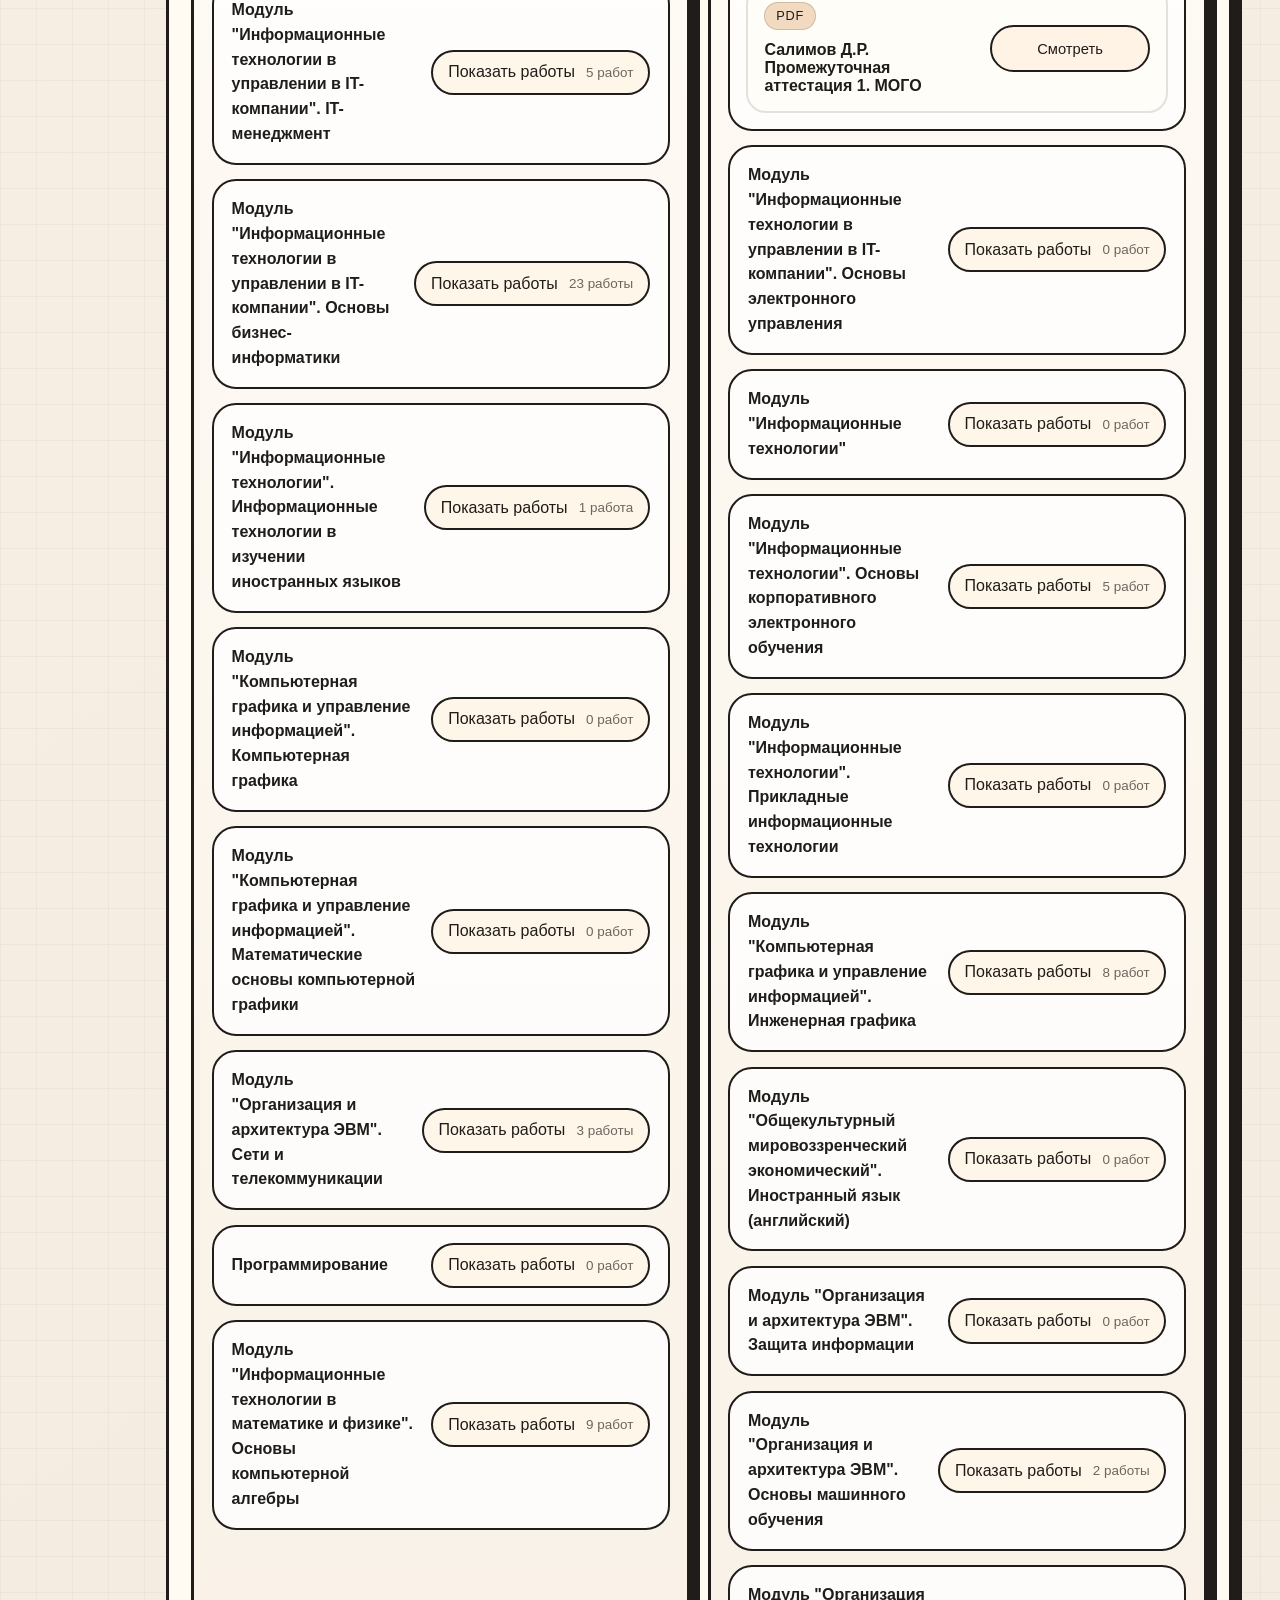
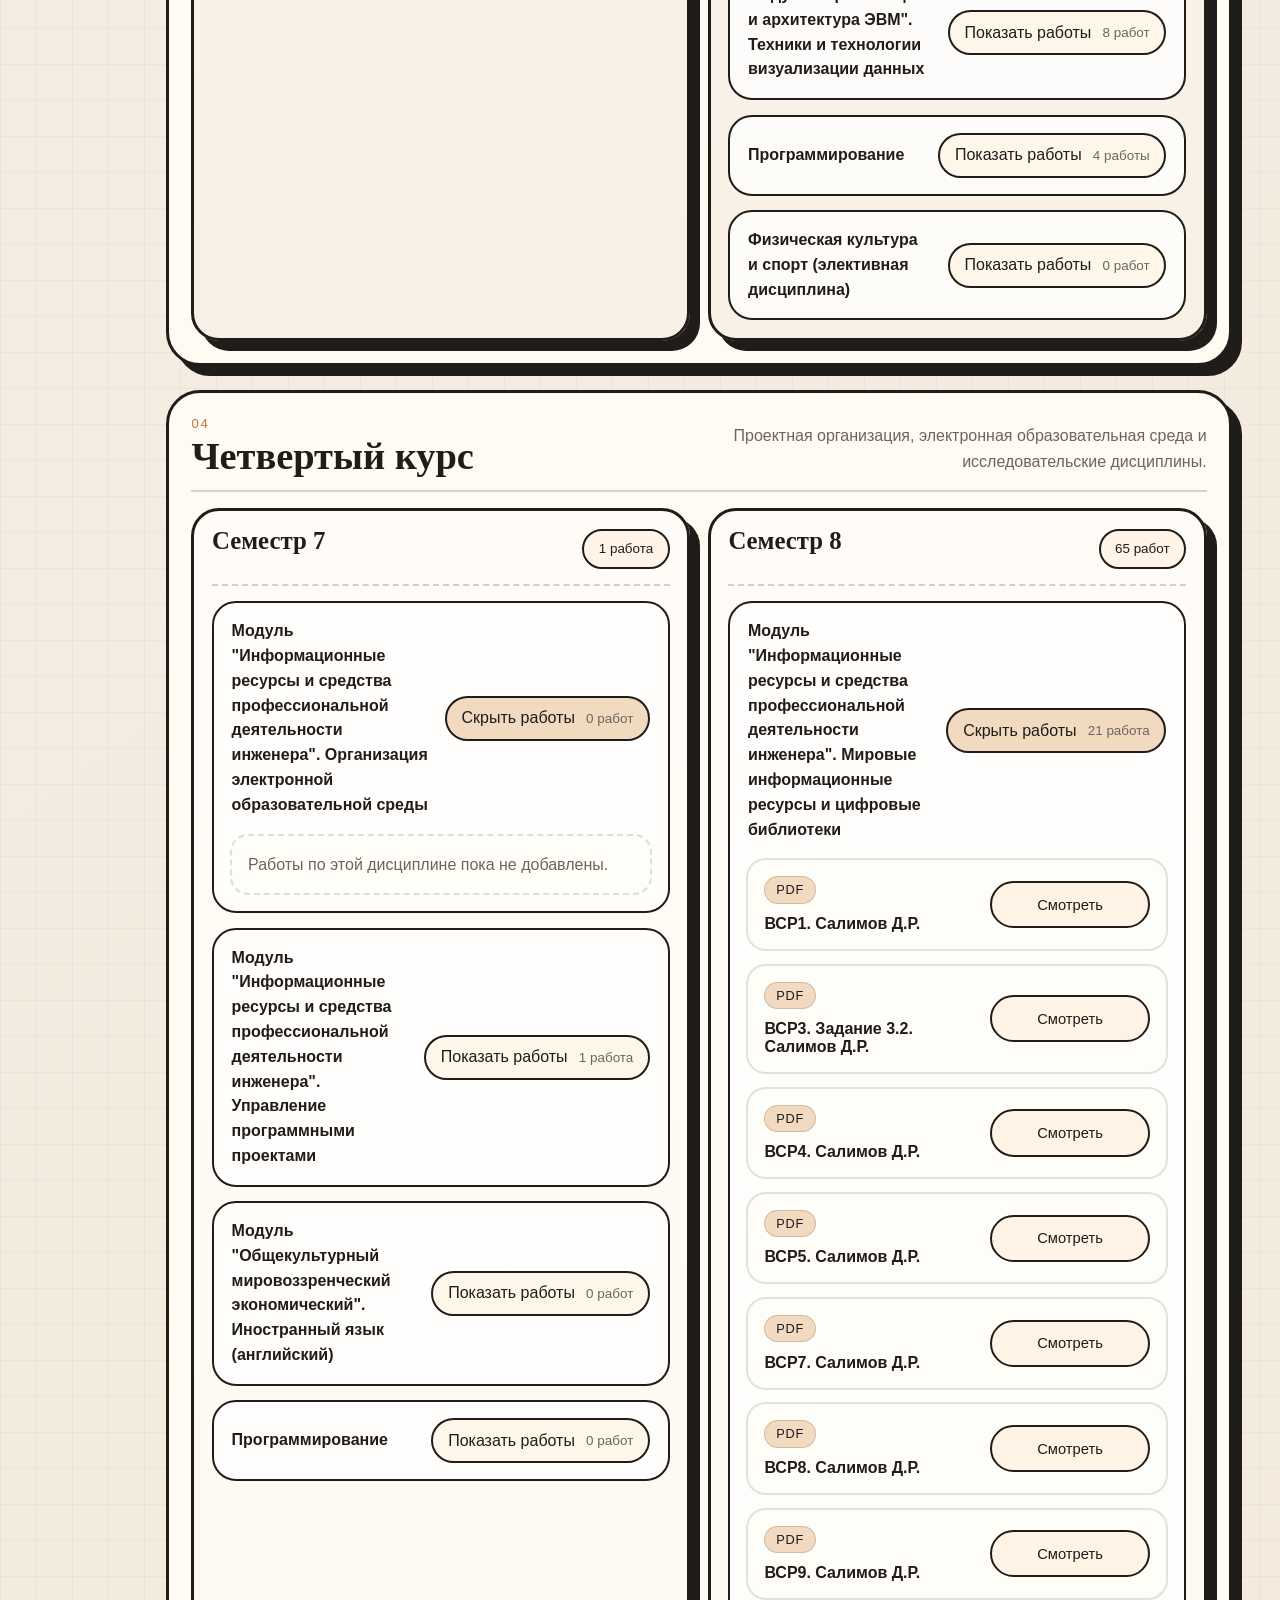
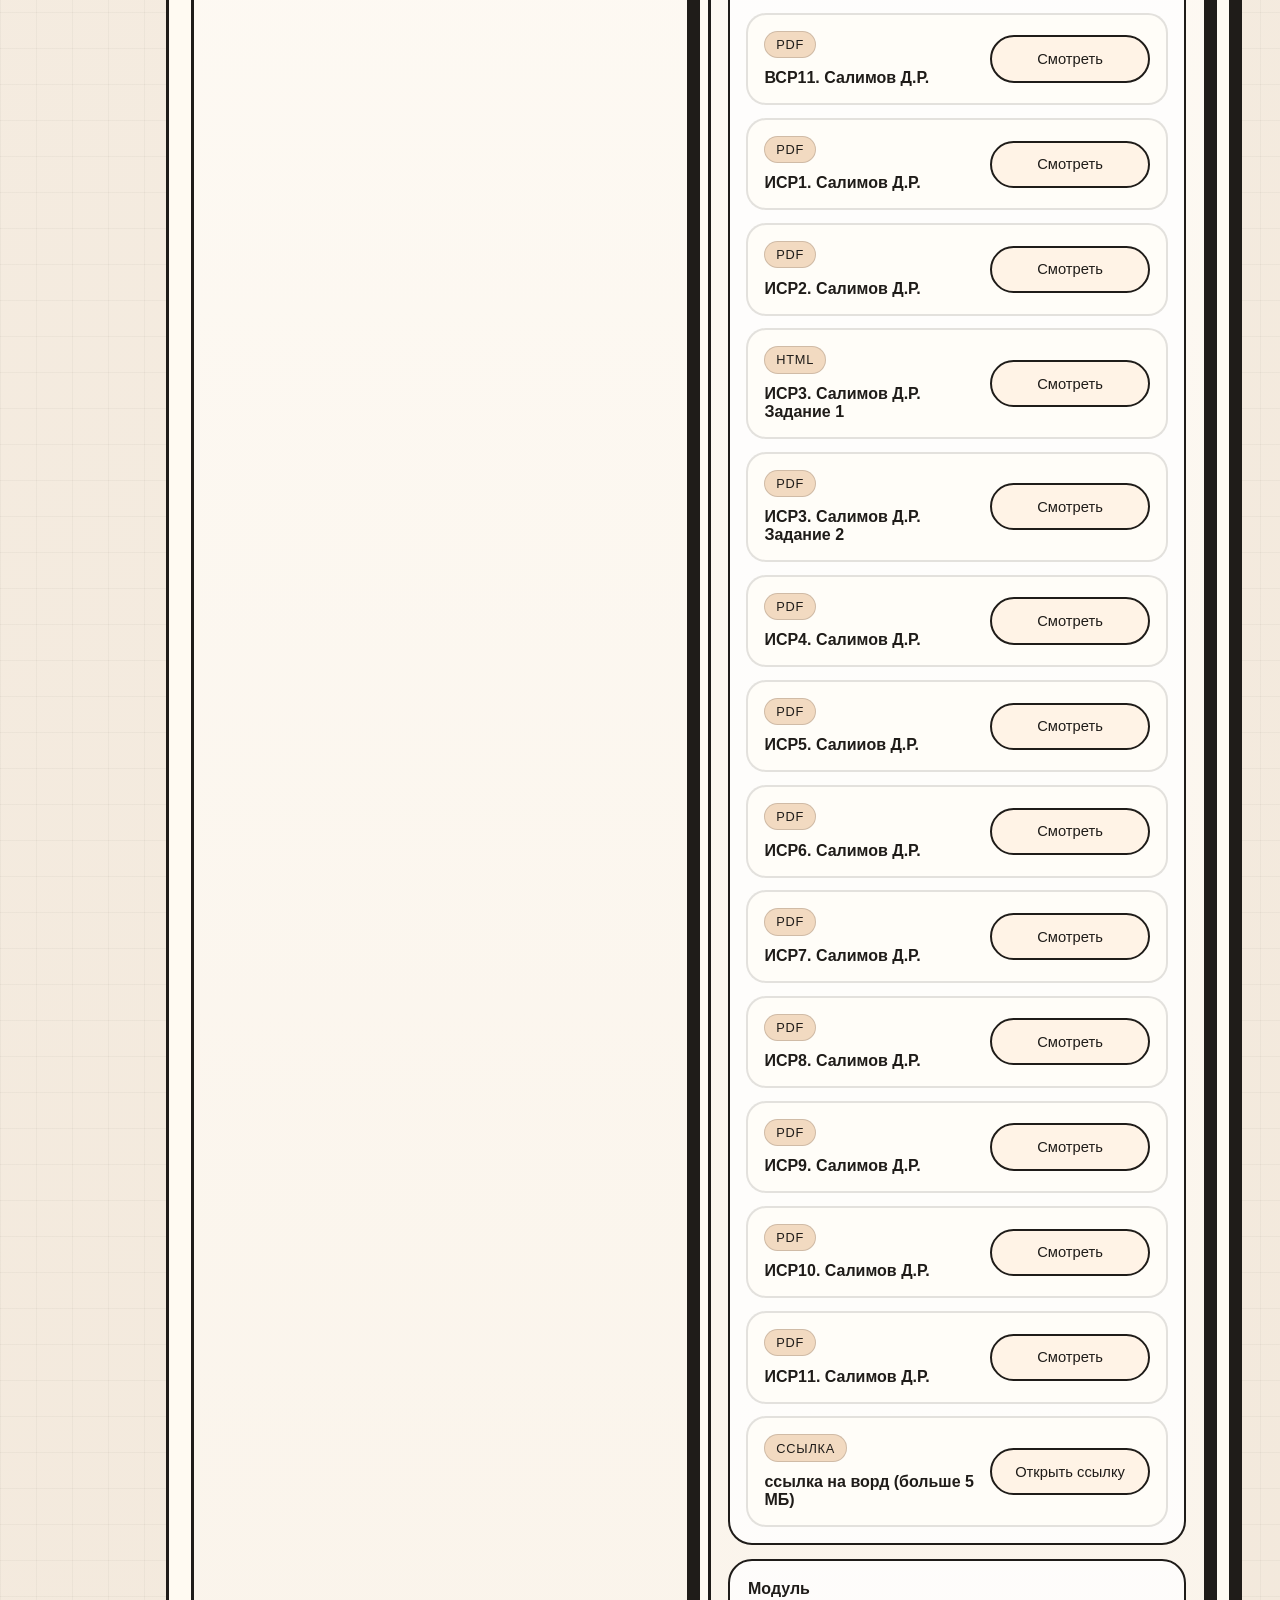
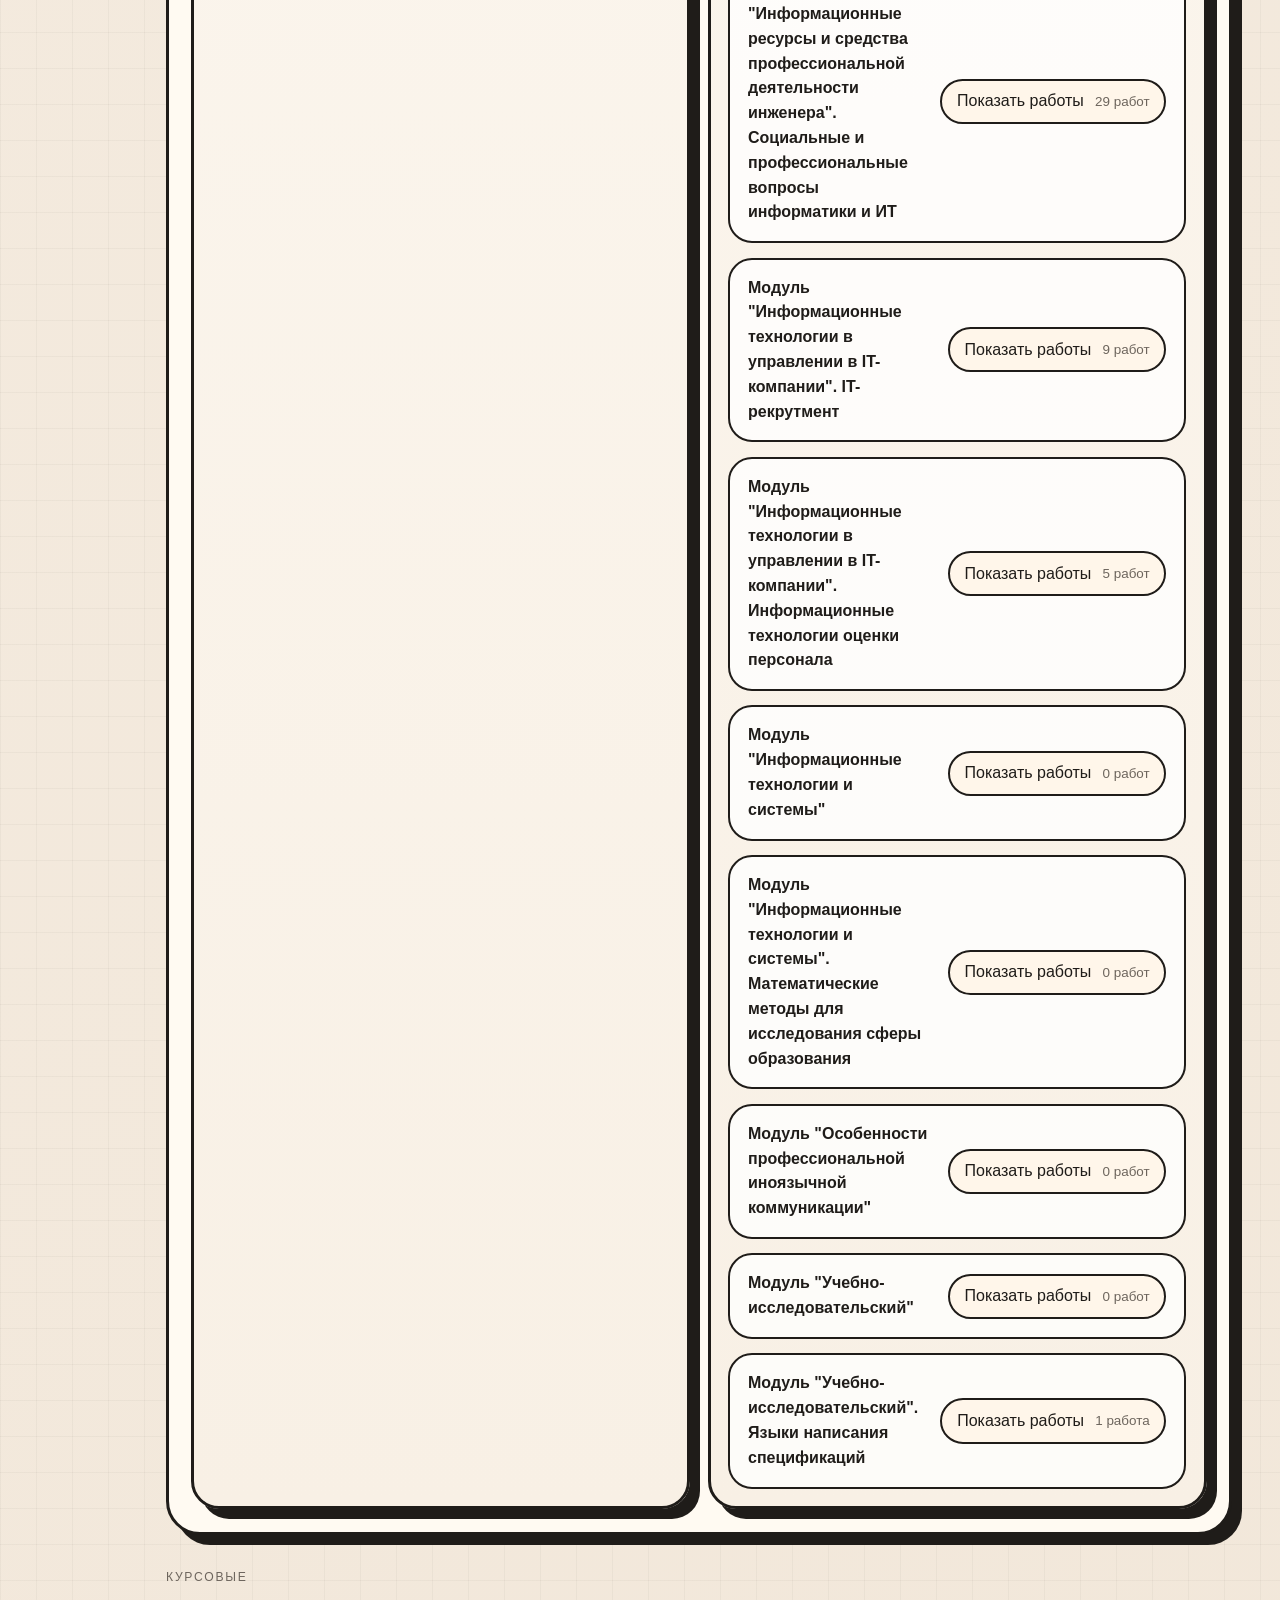
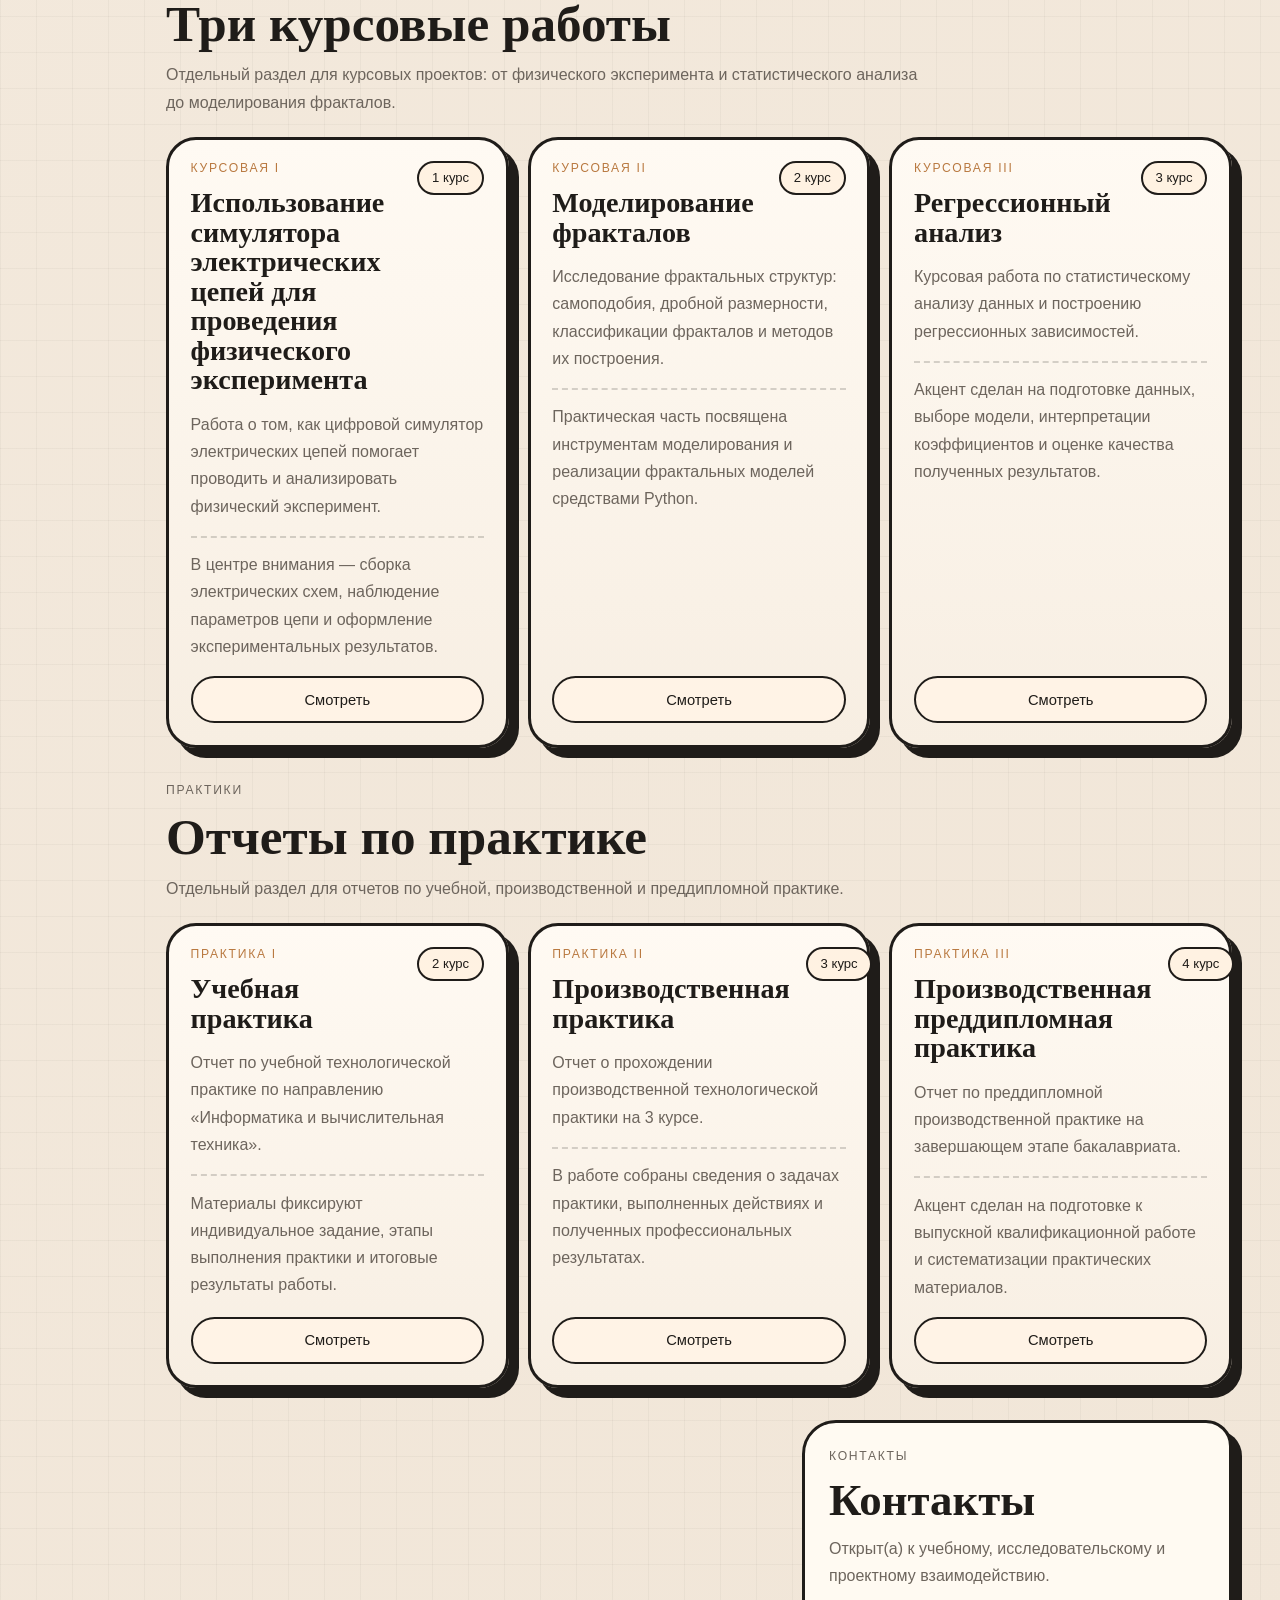
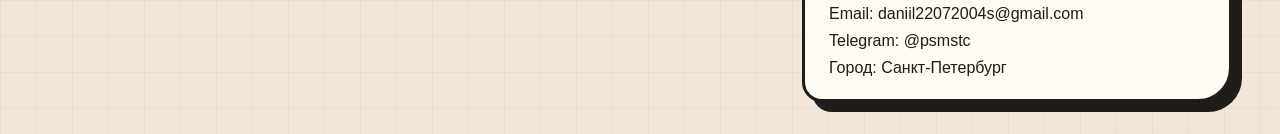
==== commit 48f27206: "commit" ====
--- a/index.html
+++ b/index.html
@@ -5,6 +5,7 @@
   <meta name="viewport" content="width=device-width, initial-scale=1.0">
   <title>Портфолио</title>
   <link rel="stylesheet" href="styles.css">
+  <script src="data/portfolio-works.js" defer></script>
   <script src="data/portfolio-data.js" defer></script>
   <script src="main.js" defer></script>
 </head>
@@ -24,8 +25,6 @@
       </a>
 
       <nav class="course-nav" id="course-nav" aria-label="Навигация по курсам"></nav>
-
-      <div class="sidebar-note" id="sidebar-note"></div>
     </aside>
 
     <main class="content" id="top">
@@ -40,7 +39,7 @@
 
       <section class="portfolio-section">
         <div class="section-title">
-          <p class="card-label">Каталог PDF</p>
+          <p class="card-label">Каталог работ</p>
           <h2>Работы по курсам и семестрам</h2>
           <p>
             Архив выстроен по учебным этапам: от фундаментальных дисциплин и первых лабораторных
@@ -54,14 +53,26 @@
       <section class="projects-section" id="course-projects">
         <div class="section-title">
           <p class="card-label">Курсовые</p>
-          <h2>Три проектные вехи</h2>
+          <h2>Три курсовые работы</h2>
           <p>
-            Отдельный раздел для крупных учебных работ, в которых уже собираются исследование,
-            архитектура, проектная логика и самостоятельное решение задачи в законченную систему.
+            Отдельный раздел для курсовых проектов: от физического эксперимента и статистического анализа
+            до моделирования фракталов.
           </p>
         </div>
 
         <div class="project-grid" id="course-projects-root"></div>
+      </section>
+
+      <section class="projects-section" id="practice">
+        <div class="section-title">
+          <p class="card-label">Практики</p>
+          <h2>Отчеты по практике</h2>
+          <p>
+            Отдельный раздел для отчетов по учебной, производственной и преддипломной практике.
+          </p>
+        </div>
+
+        <div class="project-grid" id="practice-reports-root"></div>
       </section>
 
       <section class="contacts-card" id="contacts">
--- a/styles.css
+++ b/styles.css
@@ -599,6 +599,10 @@
   background: var(--panel-strong);
 }
 
+.work-item__text {
+  min-width: 0;
+}
+
 .work-item + .work-item {
   margin-top: 0.8rem;
 }
@@ -606,6 +610,13 @@
 .work-item strong {
   display: block;
   font-size: 1rem;
+  overflow-wrap: anywhere;
+}
+
+.work-note {
+  margin-top: 0.45rem;
+  line-height: 1.55;
+  color: var(--muted);
 }
 
 .work-badge {
@@ -630,6 +641,9 @@
   border: 2px solid var(--line);
   border-radius: 999px;
   background: #fff3e6;
+  color: var(--line);
+  cursor: pointer;
+  font: inherit;
   font-size: 0.92rem;
   text-align: center;
   transition: transform 180ms ease, background-color 180ms ease;
@@ -644,6 +658,124 @@
 .work-link--empty {
   background: #efe4d8;
   color: var(--muted);
+  cursor: default;
+}
+
+.work-link--ghost {
+  background: #fffbf4;
+}
+
+body.is-viewer-open {
+  overflow: hidden;
+}
+
+.viewer-modal[hidden] {
+  display: none;
+}
+
+.viewer-modal {
+  position: fixed;
+  inset: 0;
+  z-index: 20;
+  display: grid;
+  place-items: center;
+  padding: 1.2rem;
+}
+
+.viewer-modal__backdrop {
+  position: absolute;
+  inset: 0;
+  background: rgba(31, 28, 25, 0.62);
+  backdrop-filter: blur(5px);
+}
+
+.viewer-modal__dialog {
+  position: relative;
+  z-index: 1;
+  display: grid;
+  grid-template-rows: auto minmax(0, 1fr) auto;
+  width: min(1120px, 100%);
+  height: min(86vh, 900px);
+  border: 3px solid var(--line);
+  border-radius: 28px;
+  background: var(--panel);
+  box-shadow: var(--shadow);
+  overflow: hidden;
+}
+
+.viewer-modal__header,
+.viewer-modal__footer {
+  display: flex;
+  justify-content: space-between;
+  gap: 1rem;
+  align-items: center;
+  padding: 1rem 1.1rem;
+}
+
+.viewer-modal__header {
+  border-bottom: 2px solid rgba(31, 28, 25, 0.16);
+}
+
+.viewer-modal__header h2 {
+  font-family: "Georgia", "Palatino Linotype", serif;
+  font-size: clamp(1.35rem, 2.4vw, 2.2rem);
+  line-height: 1.08;
+  overflow-wrap: anywhere;
+}
+
+.viewer-modal__close {
+  flex: 0 0 auto;
+  width: 44px;
+  height: 44px;
+  border: 2px solid var(--line);
+  border-radius: 999px;
+  background: #fff3e6;
+  color: var(--line);
+  cursor: pointer;
+  font: inherit;
+  font-size: 1.45rem;
+  line-height: 1;
+}
+
+.viewer-modal__body {
+  min-height: 0;
+  padding: 1rem;
+  background: #f4eadf;
+}
+
+.viewer-modal__frame,
+.viewer-modal__video,
+.viewer-modal__image {
+  display: block;
+  width: 100%;
+  height: 100%;
+  border: 2px solid rgba(31, 28, 25, 0.18);
+  border-radius: 18px;
+  background: #fff;
+}
+
+.viewer-modal__video {
+  object-fit: contain;
+  background: #15120f;
+}
+
+.viewer-modal__image {
+  object-fit: contain;
+  padding: 0.8rem;
+}
+
+.viewer-modal__message {
+  display: grid;
+  min-height: 100%;
+  place-items: center;
+  padding: 1rem;
+  text-align: center;
+  color: var(--muted);
+}
+
+.viewer-modal__footer {
+  justify-content: flex-end;
+  border-top: 2px solid rgba(31, 28, 25, 0.16);
 }
 
 .contacts-card {
@@ -746,6 +878,31 @@
     width: 100%;
   }
 
+  .viewer-modal {
+    padding: 0.55rem;
+  }
+
+  .viewer-modal__dialog {
+    height: calc(100vh - 1.1rem);
+    border-radius: 20px;
+  }
+
+  .viewer-modal__header,
+  .viewer-modal__footer {
+    flex-direction: column;
+    align-items: stretch;
+  }
+
+  .viewer-modal__close {
+    position: absolute;
+    top: 0.8rem;
+    right: 0.8rem;
+  }
+
+  .viewer-modal__header h2 {
+    padding-right: 3rem;
+  }
+
   .discipline-toggle {
     width: 100%;
     justify-content: space-between;
